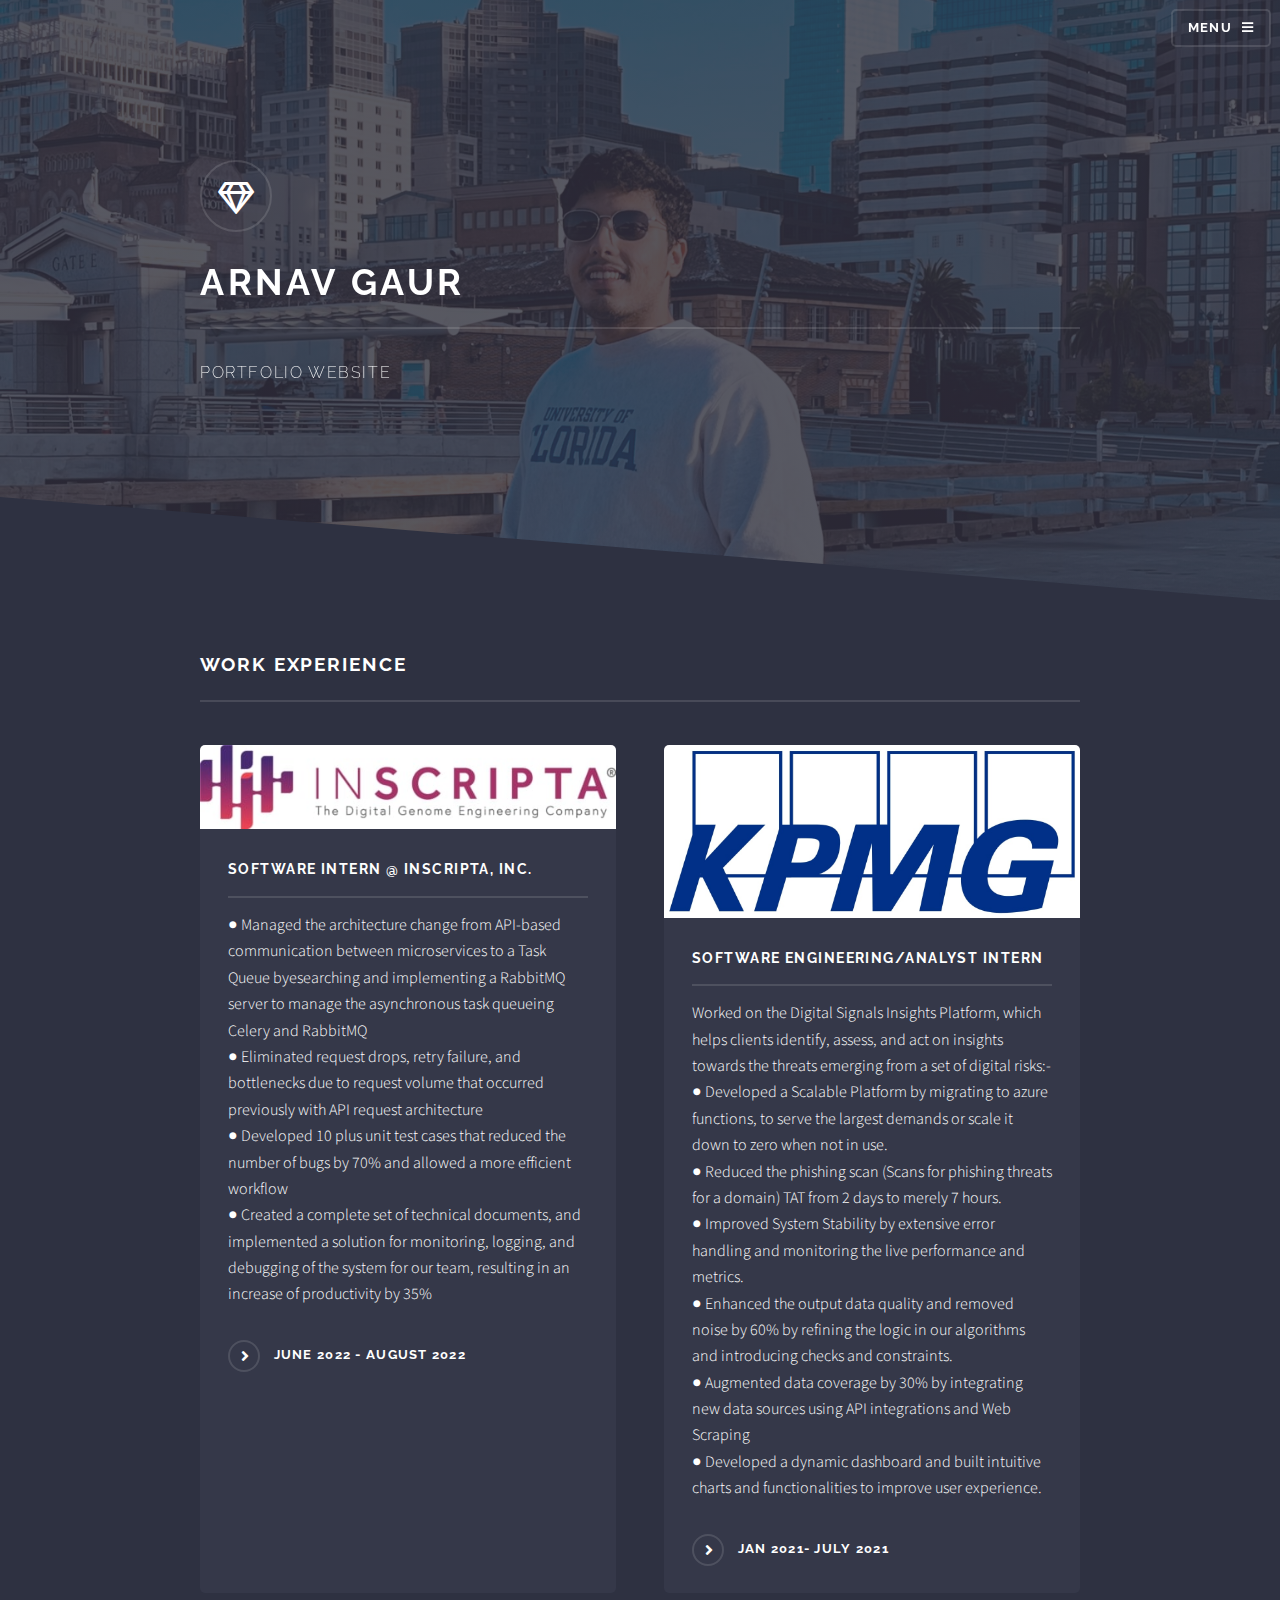
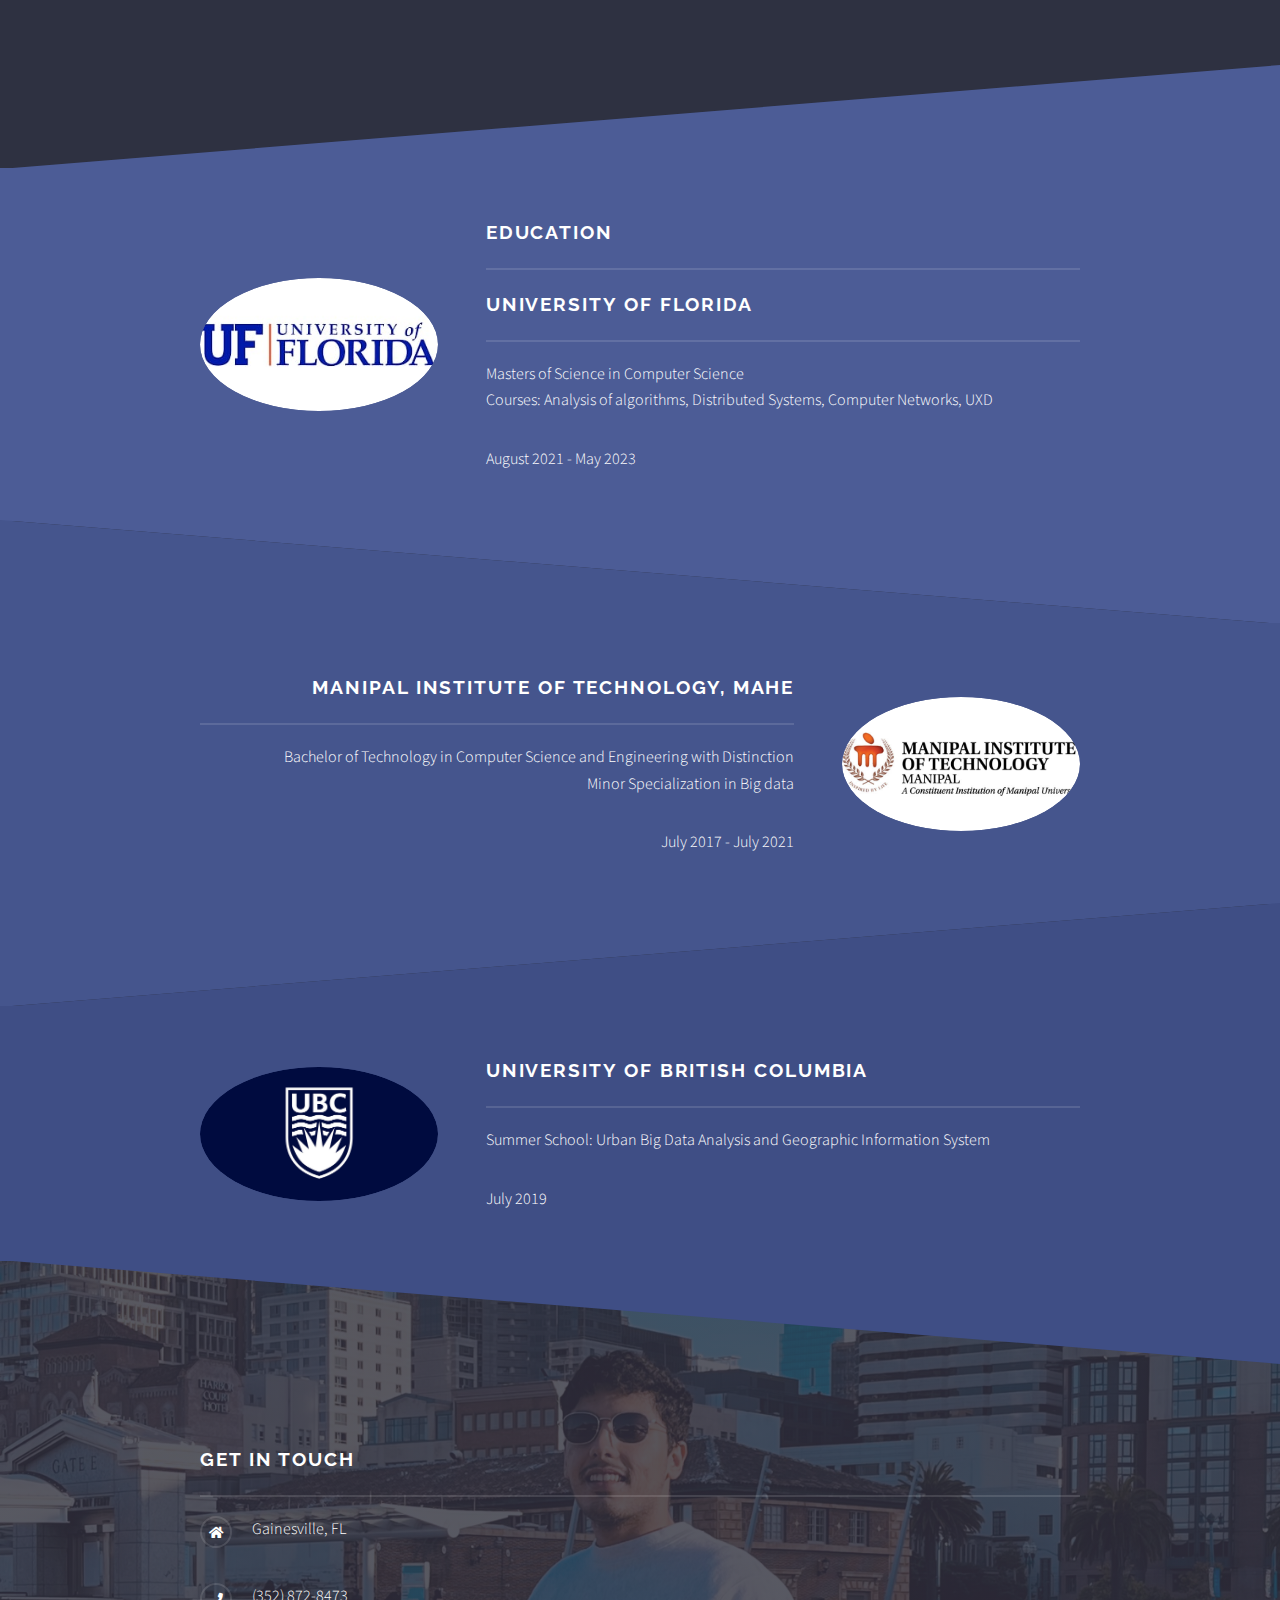
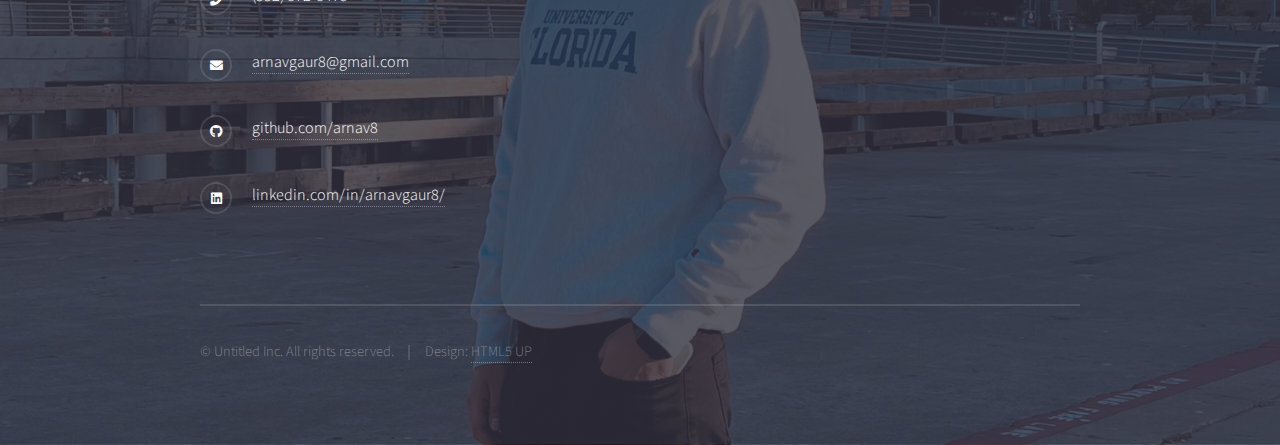
==== index.html @ f368243a "Initial import" ====
<!DOCTYPE HTML>
<!--
	Solid State by HTML5 UP
	html5up.net | @ajlkn
	Free for personal and commercial use under the CCA 3.0 license (html5up.net/license)
-->
<html>
	<head>
		<title>Arnav Gaur</title>
		<meta charset="utf-8" />
		<meta name="viewport" content="width=device-width, initial-scale=1, user-scalable=no" />
		<link rel="stylesheet" href="assets/css/main.css" />
		<noscript><link rel="stylesheet" href="assets/css/noscript.css" /></noscript>
	</head>
	<body class="is-preload">

		<!-- Page Wrapper -->
			<div id="page-wrapper">

				<!-- Header -->
					<header id="header" class="alt">
						<h1><a href="index.html">Portfolio</a></h1>
						<nav>
							<a href="#menu">Menu</a>
						</nav>
					</header>

				<!-- Menu -->
					<nav id="menu">
						<div class="inner">
							<h2>Menu</h2>
							<ul class="links">
								<li><a href="index.html">Home</a></li>
								<li><a href="#footer">Contact</a></li>
								<li><a href="https://drive.google.com/file/d/1lo7aJH19KtJ_3YN2ZUKHqEnwK0rPcJc-/view?usp=sharing" target="_blank">Resume</a></li>
							</ul>
							<a href="#" class="close">Close</a>
						</div>
					</nav>

				<!-- Banner -->
					<section id="banner">
						<div class="inner">
							<div class="logo"><span class="icon fa-gem"></span></div>
							<h2>Arnav Gaur</h2>
							<p>Portfolio Website</p>
						</div>
					</section>

				<!-- Wrapper -->
					<section id="wrapper">

						<!-- Four -->
						<section id="four" class="wrapper alt style1">
							<div class="inner">
								<h2 class="major">Work Experience</h2>
								<section class="features">
									<article>
										<a href="#" class="image"><img src="images/pic04.jpg" alt="" /></a>
										<h3 class="major">Software Intern @ Inscripta, Inc.</h3>
										<p>● Managed the architecture change from API-based communication between microservices to a Task Queue byesearching and implementing a RabbitMQ server to manage the asynchronous task queueing Celery and RabbitMQ
											<br>● Eliminated request drops, retry failure, and bottlenecks due to request volume that occurred previously with API request
											architecture
											<br>● Developed 10 plus unit test cases that reduced the number of bugs by 70% and allowed a more efficient workflow
											<br>● Created a complete set of technical documents, and implemented a solution for monitoring, logging, and debugging of
											the system for our team, resulting in an increase of productivity by 35%</p>
										<a href="https://www.inscripta.com/" target="_blank" class="special">June 2022 - August 2022</a>
									</article>
									<article>
										<a href="#" class="image"><img src="images/pic05.jpg" alt="" /></a>
										<h3 class="major">Software Engineering/Analyst Intern </h3>
										<p>Worked on the Digital Signals Insights Platform, which helps clients identify, assess, and act on insights towards the threats emerging from a set of digital risks:-
											<br>● Developed a Scalable Platform by migrating to azure functions, to serve the largest demands or scale it down to zero
											when not in use.
											<br>● Reduced the phishing scan (Scans for phishing threats for a domain) TAT from 2 days to merely 7 hours.
											<br>● Improved System Stability by extensive error handling and monitoring the live performance and metrics.
											<br>● Enhanced the output data quality and removed noise by 60% by refining the logic in our algorithms and introducing
											checks and constraints.
											<br>● Augmented data coverage by 30% by integrating new data sources using API integrations and Web Scraping
											<br>● Developed a dynamic dashboard and built intuitive charts and functionalities to improve user experience.</p>
										<a href="https://home.kpmg/in/en/home.html" target="_blank" class="special">Jan 2021- July 2021</a>
									</article>
								</section>

							</div>
						</section>
					

						<!-- One -->
							<section id="one" class="wrapper spotlight style1">
								<div class="inner">
									<a href="#" class="image"><img src="images/pic01.jpg" alt="" /></a>
									<div class="content">
										<h2 class="major">Education</h3>
										<h2 class="major">University of Florida</h2>
										<p>Masters of Science in Computer Science<br>
										Courses: Analysis of algorithms, Distributed Systems, Computer Networks, UXD</p>
										<p>August 2021 - May 2023</p>
									</div>
								</div>
							</section>

						<!-- Two -->
							<section id="two" class="wrapper alt spotlight style2">
								<div class="inner">
									<a href="#" class="image"><img src="images/pic02.jpg" alt="" /></a>
									<div class="content">
										<h2 class="major">Manipal Institute of Technology, MAHE</h2>
										<p>Bachelor of Technology in Computer Science and Engineering with Distinction <br>
										Minor Specialization in Big data
										<p>July 2017 - July 2021</p>
									</div>
								</div>
							</section>

						<!-- Three -->
							<section id="three" class="wrapper spotlight style3">
								<div class="inner">
									<a href="#" class="image"><img src="images/pic03.jpg" alt="" /></a>
									<div class="content">
										<h2 class="major">University of British Columbia</h2>
										<p>Summer School: Urban Big Data Analysis and Geographic Information System</p>
										<p>July 2019</p>
									</div>
								</div>
							</section>


					</section>

				<!-- Footer -->
					<section id="footer">
						<div class="inner">
							<h2 class="major">Get in touch</h2>
							<ul class="contact">
								<li class="icon solid fa-home">
									Gainesville, FL<br />
								</li>
								<li class="icon solid fa-phone">(352) 872-8473</li>
								<li class="icon solid fa-envelope"><a href="mailto:arnavgaur8@gmail.com" target="_blank">arnavgaur8@gmail.com</a></li>
								<li class="icon brands fa-github"><a href="https://www.github.com/arnav8" target="_blank">github.com/arnav8</a></li>
								<li class="icon brands fa-linkedin"><a href="https://www.linkedin.com/in/arnavgaur8/" target="_blank">linkedin.com/in/arnavgaur8/</a></li>
							</ul>
							<ul class="copyright">
								<li>&copy; Untitled Inc. All rights reserved.</li><li>Design: <a href="http://html5up.net">HTML5 UP</a></li>
							</ul>
						</div>
					</section>

			</div>

		<!-- Scripts -->
			<script src="assets/js/jquery.min.js"></script>
			<script src="assets/js/jquery.scrollex.min.js"></script>
			<script src="assets/js/browser.min.js"></script>
			<script src="assets/js/breakpoints.min.js"></script>
			<script src="assets/js/util.js"></script>
			<script src="assets/js/main.js"></script>

	</body>
</html>
---- assets/css/main.css ----
@import url(fontawesome-all.min.css);
@import url("https://fonts.googleapis.com/css?family=Raleway:200,700|Source+Sans+Pro:300,600,300italic,600italic");

/*
	Solid State by HTML5 UP
	html5up.net | @ajlkn
	Free for personal and commercial use under the CCA 3.0 license (html5up.net/license)
*/

html, body, div, span, applet, object,
iframe, h1, h2, h3, h4, h5, h6, p, blockquote,
pre, a, abbr, acronym, address, big, cite,
code, del, dfn, em, img, ins, kbd, q, s, samp,
small, strike, strong, sub, sup, tt, var, b,
u, i, center, dl, dt, dd, ol, ul, li, fieldset,
form, label, legend, table, caption, tbody,
tfoot, thead, tr, th, td, article, aside,
canvas, details, embed, figure, figcaption,
footer, header, hgroup, menu, nav, output, ruby,
section, summary, time, mark, audio, video {
	margin: 0;
	padding: 0;
	border: 0;
	font-size: 100%;
	font: inherit;
	vertical-align: baseline;}

article, aside, details, figcaption, figure,
footer, header, hgroup, menu, nav, section {
	display: block;}

body {
	line-height: 1;
}

ol, ul {
	list-style: none;
}

blockquote, q {
	quotes: none;
}

	blockquote:before, blockquote:after, q:before, q:after {
		content: '';
		content: none;
	}

table {
	border-collapse: collapse;
	border-spacing: 0;
}

body {
	-webkit-text-size-adjust: none;
}

mark {
	background-color: transparent;
	color: inherit;
}

input::-moz-focus-inner {
	border: 0;
	padding: 0;
}

input, select, textarea {
	-moz-appearance: none;
	-webkit-appearance: none;
	-ms-appearance: none;
	appearance: none;
}

/* Basic */

	@-ms-viewport {
		width: device-width;
	}

	body {
		-ms-overflow-style: scrollbar;
	}

	@media screen and (max-width: 480px) {

		html, body {
			min-width: 320px;
		}

	}

	html {
		box-sizing: border-box;
	}

	*, *:before, *:after {
		box-sizing: inherit;
	}

	body {
		background-color: #2e3141;
		background-image: linear-gradient(to top, rgba(46, 49, 65, 0.8), rgba(46, 49, 65, 0.8)), url("../../images/bg.jpg");
		background-size: auto,
 cover;
		background-attachment: fixed,
 fixed;
		background-position: center,
 center;
	}

		body.is-preload *, body.is-preload *:before, body.is-preload *:after {
			-moz-animation: none !important;
			-webkit-animation: none !important;
			-ms-animation: none !important;
			animation: none !important;
			-moz-transition: none !important;
			-webkit-transition: none !important;
			-ms-transition: none !important;
			transition: none !important;
		}

/* Type */

	body, input, select, textarea {
		color: #ffffff;
		font-family: "Source Sans Pro", Helvetica, sans-serif;
		font-size: 16.5pt;
		font-weight: 300;
		line-height: 1.65;
	}

		@media screen and (max-width: 1680px) {

			body, input, select, textarea {
				font-size: 13pt;
			}

		}

		@media screen and (max-width: 1280px) {

			body, input, select, textarea {
				font-size: 12pt;
			}

		}

		@media screen and (max-width: 980px) {

			body, input, select, textarea {
				font-size: 12pt;
			}

		}

		@media screen and (max-width: 736px) {

			body, input, select, textarea {
				font-size: 12pt;
			}

		}

		@media screen and (max-width: 480px) {

			body, input, select, textarea {
				font-size: 12pt;
			}

		}

	a {
		-moz-transition: color 0.2s ease-in-out, border-bottom-color 0.2s ease-in-out;
		-webkit-transition: color 0.2s ease-in-out, border-bottom-color 0.2s ease-in-out;
		-ms-transition: color 0.2s ease-in-out, border-bottom-color 0.2s ease-in-out;
		transition: color 0.2s ease-in-out, border-bottom-color 0.2s ease-in-out;
		border-bottom: dotted 1px rgba(255, 255, 255, 0.35);
		color: #ffffff;
		text-decoration: none;
	}

		a:hover {
			border-bottom-color: transparent;
			color: #ffffff !important;
		}

		a.special:not(.button) {
			text-decoration: none;
			border-bottom: 0;
			display: block;
			font-family: Raleway, Helvetica, sans-serif;
			font-size: 0.8em;
			font-weight: 700;
			letter-spacing: 0.1em;
			margin: 0 0 2em 0;
			text-transform: uppercase;
		}

			a.special:not(.button):before {
				-moz-osx-font-smoothing: grayscale;
				-webkit-font-smoothing: antialiased;
				display: inline-block;
				font-style: normal;
				font-variant: normal;
				text-rendering: auto;
				line-height: 1;
				text-transform: none !important;
				font-family: 'Font Awesome 5 Free';
				font-weight: 900;
			}

			a.special:not(.button):before {
				-moz-transition: background-color 0.2s ease-in-out;
				-webkit-transition: background-color 0.2s ease-in-out;
				-ms-transition: background-color 0.2s ease-in-out;
				transition: background-color 0.2s ease-in-out;
				border-radius: 100%;
				border: solid 2px rgba(255, 255, 255, 0.125);
				content: '\f105';
				display: inline-block;
				font-size: 1.25em;
				height: 2em;
				line-height: 1.75em;
				margin-right: 0.85em;
				text-align: center;
				text-indent: 0.15em;
				vertical-align: middle;
				width: 2em;
			}

			a.special:not(.button):hover:before {
				background-color: rgba(255, 255, 255, 0.025);
			}

			a.special:not(.button):active:before {
				background-color: rgba(255, 255, 255, 0.075);
			}

	strong, b {
		color: #ffffff;
		font-weight: 600;
	}

	em, i {
		font-style: italic;
	}

	p {
		margin: 0 0 2em 0;
	}

	h1, h2, h3, h4, h5, h6 {
		color: #ffffff;
		font-family: Raleway, Helvetica, sans-serif;
		font-weight: 700;
		letter-spacing: 0.1em;
		margin: 0 0 1em 0;
		text-transform: uppercase;
	}

		h1 a, h2 a, h3 a, h4 a, h5 a, h6 a {
			color: inherit;
			text-decoration: none;
			border-bottom: 0;
		}

		h1 span, h2 span, h3 span, h4 span, h5 span, h6 span {
			font-weight: 200;
		}

		h1.major, h2.major, h3.major, h4.major, h5.major, h6.major {
			padding-bottom: 1em;
			border-bottom: solid 2px rgba(255, 255, 255, 0.125);
		}

	h2 {
		font-size: 1.2em;
	}

	h3 {
		font-size: 0.9em;
	}

	h4 {
		font-size: 0.7em;
	}

	h5 {
		font-size: 0.7em;
	}

	h6 {
		font-size: 0.7em;
	}

	@media screen and (max-width: 736px) {

		h2 {
			font-size: 1em;
		}

		h3 {
			font-size: 0.8em;
		}

	}

	sub {
		font-size: 0.8em;
		position: relative;
		top: 0.5em;
	}

	sup {
		font-size: 0.8em;
		position: relative;
		top: -0.5em;
	}

	blockquote {
		border-left: solid 4px rgba(255, 255, 255, 0.125);
		font-style: italic;
		margin: 0 0 2em 0;
		padding: 0.5em 0 0.5em 2em;
	}

	code {
		background: rgba(255, 255, 255, 0.025);
		border-radius: 5px;
		border: solid 2px rgba(255, 255, 255, 0.125);
		font-family: "Courier New", monospace;
		font-size: 0.9em;
		margin: 0 0.25em;
		padding: 0.25em 0.65em;
	}

	pre {
		-webkit-overflow-scrolling: touch;
		font-family: "Courier New", monospace;
		font-size: 0.9em;
		margin: 0 0 2em 0;
	}

		pre code {
			display: block;
			line-height: 1.75em;
			padding: 1em 1.5em;
			overflow-x: auto;
		}

	hr {
		border: 0;
		border-bottom: solid 2px rgba(255, 255, 255, 0.125);
		margin: 2.5em 0;
	}

		hr.major {
			margin: 4em 0;
		}

	.align-left {
		text-align: left;
	}

	.align-center {
		text-align: center;
	}

	.align-right {
		text-align: right;
	}

/* Row */

	.row {
		display: flex;
		flex-wrap: wrap;
		box-sizing: border-box;
		align-items: stretch;
	}

		.row > * {
			box-sizing: border-box;
		}

		.row.gtr-uniform > * > :last-child {
			margin-bottom: 0;
		}

		.row.aln-left {
			justify-content: flex-start;
		}

		.row.aln-center {
			justify-content: center;
		}

		.row.aln-right {
			justify-content: flex-end;
		}

		.row.aln-top {
			align-items: flex-start;
		}

		.row.aln-middle {
			align-items: center;
		}

		.row.aln-bottom {
			align-items: flex-end;
		}

		.row > .imp {
			order: -1;
		}

		.row > .col-1 {
			width: 8.33333%;
		}

		.row > .off-1 {
			margin-left: 8.33333%;
		}

		.row > .col-2 {
			width: 16.66667%;
		}

		.row > .off-2 {
			margin-left: 16.66667%;
		}

		.row > .col-3 {
			width: 25%;
		}

		.row > .off-3 {
			margin-left: 25%;
		}

		.row > .col-4 {
			width: 33.33333%;
		}

		.row > .off-4 {
			margin-left: 33.33333%;
		}

		.row > .col-5 {
			width: 41.66667%;
		}

		.row > .off-5 {
			margin-left: 41.66667%;
		}

		.row > .col-6 {
			width: 50%;
		}

		.row > .off-6 {
			margin-left: 50%;
		}

		.row > .col-7 {
			width: 58.33333%;
		}

		.row > .off-7 {
			margin-left: 58.33333%;
		}

		.row > .col-8 {
			width: 66.66667%;
		}

		.row > .off-8 {
			margin-left: 66.66667%;
		}

		.row > .col-9 {
			width: 75%;
		}

		.row > .off-9 {
			margin-left: 75%;
		}

		.row > .col-10 {
			width: 83.33333%;
		}

		.row > .off-10 {
			margin-left: 83.33333%;
		}

		.row > .col-11 {
			width: 91.66667%;
		}

		.row > .off-11 {
			margin-left: 91.66667%;
		}

		.row > .col-12 {
			width: 100%;
		}

		.row > .off-12 {
			margin-left: 100%;
		}

		.row.gtr-0 {
			margin-top: 0;
			margin-left: 0em;
		}

			.row.gtr-0 > * {
				padding: 0 0 0 0em;
			}

			.row.gtr-0.gtr-uniform {
				margin-top: 0em;
			}

				.row.gtr-0.gtr-uniform > * {
					padding-top: 0em;
				}

		.row.gtr-25 {
			margin-top: 0;
			margin-left: -0.4375em;
		}

			.row.gtr-25 > * {
				padding: 0 0 0 0.4375em;
			}

			.row.gtr-25.gtr-uniform {
				margin-top: -0.4375em;
			}

				.row.gtr-25.gtr-uniform > * {
					padding-top: 0.4375em;
				}

		.row.gtr-50 {
			margin-top: 0;
			margin-left: -0.875em;
		}

			.row.gtr-50 > * {
				padding: 0 0 0 0.875em;
			}

			.row.gtr-50.gtr-uniform {
				margin-top: -0.875em;
			}

				.row.gtr-50.gtr-uniform > * {
					padding-top: 0.875em;
				}

		.row {
			margin-top: 0;
			margin-left: -1.75em;
		}

			.row > * {
				padding: 0 0 0 1.75em;
			}

			.row.gtr-uniform {
				margin-top: -1.75em;
			}

				.row.gtr-uniform > * {
					padding-top: 1.75em;
				}

		.row.gtr-150 {
			margin-top: 0;
			margin-left: -2.625em;
		}

			.row.gtr-150 > * {
				padding: 0 0 0 2.625em;
			}

			.row.gtr-150.gtr-uniform {
				margin-top: -2.625em;
			}

				.row.gtr-150.gtr-uniform > * {
					padding-top: 2.625em;
				}

		.row.gtr-200 {
			margin-top: 0;
			margin-left: -3.5em;
		}

			.row.gtr-200 > * {
				padding: 0 0 0 3.5em;
			}

			.row.gtr-200.gtr-uniform {
				margin-top: -3.5em;
			}

				.row.gtr-200.gtr-uniform > * {
					padding-top: 3.5em;
				}

		@media screen and (max-width: 1680px) {

			.row {
				display: flex;
				flex-wrap: wrap;
				box-sizing: border-box;
				align-items: stretch;
			}

				.row > * {
					box-sizing: border-box;
				}

				.row.gtr-uniform > * > :last-child {
					margin-bottom: 0;
				}

				.row.aln-left {
					justify-content: flex-start;
				}

				.row.aln-center {
					justify-content: center;
				}

				.row.aln-right {
					justify-content: flex-end;
				}

				.row.aln-top {
					align-items: flex-start;
				}

				.row.aln-middle {
					align-items: center;
				}

				.row.aln-bottom {
					align-items: flex-end;
				}

				.row > .imp-xlarge {
					order: -1;
				}

				.row > .col-1-xlarge {
					width: 8.33333%;
				}

				.row > .off-1-xlarge {
					margin-left: 8.33333%;
				}

				.row > .col-2-xlarge {
					width: 16.66667%;
				}

				.row > .off-2-xlarge {
					margin-left: 16.66667%;
				}

				.row > .col-3-xlarge {
					width: 25%;
				}

				.row > .off-3-xlarge {
					margin-left: 25%;
				}

				.row > .col-4-xlarge {
					width: 33.33333%;
				}

				.row > .off-4-xlarge {
					margin-left: 33.33333%;
				}

				.row > .col-5-xlarge {
					width: 41.66667%;
				}

				.row > .off-5-xlarge {
					margin-left: 41.66667%;
				}

				.row > .col-6-xlarge {
					width: 50%;
				}

				.row > .off-6-xlarge {
					margin-left: 50%;
				}

				.row > .col-7-xlarge {
					width: 58.33333%;
				}

				.row > .off-7-xlarge {
					margin-left: 58.33333%;
				}

				.row > .col-8-xlarge {
					width: 66.66667%;
				}

				.row > .off-8-xlarge {
					margin-left: 66.66667%;
				}

				.row > .col-9-xlarge {
					width: 75%;
				}

				.row > .off-9-xlarge {
					margin-left: 75%;
				}

				.row > .col-10-xlarge {
					width: 83.33333%;
				}

				.row > .off-10-xlarge {
					margin-left: 83.33333%;
				}

				.row > .col-11-xlarge {
					width: 91.66667%;
				}

				.row > .off-11-xlarge {
					margin-left: 91.66667%;
				}

				.row > .col-12-xlarge {
					width: 100%;
				}

				.row > .off-12-xlarge {
					margin-left: 100%;
				}

				.row.gtr-0 {
					margin-top: 0;
					margin-left: 0em;
				}

					.row.gtr-0 > * {
						padding: 0 0 0 0em;
					}

					.row.gtr-0.gtr-uniform {
						margin-top: 0em;
					}

						.row.gtr-0.gtr-uniform > * {
							padding-top: 0em;
						}

				.row.gtr-25 {
					margin-top: 0;
					margin-left: -0.4375em;
				}

					.row.gtr-25 > * {
						padding: 0 0 0 0.4375em;
					}

					.row.gtr-25.gtr-uniform {
						margin-top: -0.4375em;
					}

						.row.gtr-25.gtr-uniform > * {
							padding-top: 0.4375em;
						}

				.row.gtr-50 {
					margin-top: 0;
					margin-left: -0.875em;
				}

					.row.gtr-50 > * {
						padding: 0 0 0 0.875em;
					}

					.row.gtr-50.gtr-uniform {
						margin-top: -0.875em;
					}

						.row.gtr-50.gtr-uniform > * {
							padding-top: 0.875em;
						}

				.row {
					margin-top: 0;
					margin-left: -1.75em;
				}

					.row > * {
						padding: 0 0 0 1.75em;
					}

					.row.gtr-uniform {
						margin-top: -1.75em;
					}

						.row.gtr-uniform > * {
							padding-top: 1.75em;
						}

				.row.gtr-150 {
					margin-top: 0;
					margin-left: -2.625em;
				}

					.row.gtr-150 > * {
						padding: 0 0 0 2.625em;
					}

					.row.gtr-150.gtr-uniform {
						margin-top: -2.625em;
					}

						.row.gtr-150.gtr-uniform > * {
							padding-top: 2.625em;
						}

				.row.gtr-200 {
					margin-top: 0;
					margin-left: -3.5em;
				}

					.row.gtr-200 > * {
						padding: 0 0 0 3.5em;
					}

					.row.gtr-200.gtr-uniform {
						margin-top: -3.5em;
					}

						.row.gtr-200.gtr-uniform > * {
							padding-top: 3.5em;
						}

		}

		@media screen and (max-width: 1280px) {

			.row {
				display: flex;
				flex-wrap: wrap;
				box-sizing: border-box;
				align-items: stretch;
			}

				.row > * {
					box-sizing: border-box;
				}

				.row.gtr-uniform > * > :last-child {
					margin-bottom: 0;
				}

				.row.aln-left {
					justify-content: flex-start;
				}

				.row.aln-center {
					justify-content: center;
				}

				.row.aln-right {
					justify-content: flex-end;
				}

				.row.aln-top {
					align-items: flex-start;
				}

				.row.aln-middle {
					align-items: center;
				}

				.row.aln-bottom {
					align-items: flex-end;
				}

				.row > .imp-large {
					order: -1;
				}

				.row > .col-1-large {
					width: 8.33333%;
				}

				.row > .off-1-large {
					margin-left: 8.33333%;
				}

				.row > .col-2-large {
					width: 16.66667%;
				}

				.row > .off-2-large {
					margin-left: 16.66667%;
				}

				.row > .col-3-large {
					width: 25%;
				}

				.row > .off-3-large {
					margin-left: 25%;
				}

				.row > .col-4-large {
					width: 33.33333%;
				}

				.row > .off-4-large {
					margin-left: 33.33333%;
				}

				.row > .col-5-large {
					width: 41.66667%;
				}

				.row > .off-5-large {
					margin-left: 41.66667%;
				}

				.row > .col-6-large {
					width: 50%;
				}

				.row > .off-6-large {
					margin-left: 50%;
				}

				.row > .col-7-large {
					width: 58.33333%;
				}

				.row > .off-7-large {
					margin-left: 58.33333%;
				}

				.row > .col-8-large {
					width: 66.66667%;
				}

				.row > .off-8-large {
					margin-left: 66.66667%;
				}

				.row > .col-9-large {
					width: 75%;
				}

				.row > .off-9-large {
					margin-left: 75%;
				}

				.row > .col-10-large {
					width: 83.33333%;
				}

				.row > .off-10-large {
					margin-left: 83.33333%;
				}

				.row > .col-11-large {
					width: 91.66667%;
				}

				.row > .off-11-large {
					margin-left: 91.66667%;
				}

				.row > .col-12-large {
					width: 100%;
				}

				.row > .off-12-large {
					margin-left: 100%;
				}

				.row.gtr-0 {
					margin-top: 0;
					margin-left: 0em;
				}

					.row.gtr-0 > * {
						padding: 0 0 0 0em;
					}

					.row.gtr-0.gtr-uniform {
						margin-top: 0em;
					}

						.row.gtr-0.gtr-uniform > * {
							padding-top: 0em;
						}

				.row.gtr-25 {
					margin-top: 0;
					margin-left: -0.4375em;
				}

					.row.gtr-25 > * {
						padding: 0 0 0 0.4375em;
					}

					.row.gtr-25.gtr-uniform {
						margin-top: -0.4375em;
					}

						.row.gtr-25.gtr-uniform > * {
							padding-top: 0.4375em;
						}

				.row.gtr-50 {
					margin-top: 0;
					margin-left: -0.875em;
				}

					.row.gtr-50 > * {
						padding: 0 0 0 0.875em;
					}

					.row.gtr-50.gtr-uniform {
						margin-top: -0.875em;
					}

						.row.gtr-50.gtr-uniform > * {
							padding-top: 0.875em;
						}

				.row {
					margin-top: 0;
					margin-left: -1.75em;
				}

					.row > * {
						padding: 0 0 0 1.75em;
					}

					.row.gtr-uniform {
						margin-top: -1.75em;
					}

						.row.gtr-uniform > * {
							padding-top: 1.75em;
						}

				.row.gtr-150 {
					margin-top: 0;
					margin-left: -2.625em;
				}

					.row.gtr-150 > * {
						padding: 0 0 0 2.625em;
					}

					.row.gtr-150.gtr-uniform {
						margin-top: -2.625em;
					}

						.row.gtr-150.gtr-uniform > * {
							padding-top: 2.625em;
						}

				.row.gtr-200 {
					margin-top: 0;
					margin-left: -3.5em;
				}

					.row.gtr-200 > * {
						padding: 0 0 0 3.5em;
					}

					.row.gtr-200.gtr-uniform {
						margin-top: -3.5em;
					}

						.row.gtr-200.gtr-uniform > * {
							padding-top: 3.5em;
						}

		}

		@media screen and (max-width: 980px) {

			.row {
				display: flex;
				flex-wrap: wrap;
				box-sizing: border-box;
				align-items: stretch;
			}

				.row > * {
					box-sizing: border-box;
				}

				.row.gtr-uniform > * > :last-child {
					margin-bottom: 0;
				}

				.row.aln-left {
					justify-content: flex-start;
				}

				.row.aln-center {
					justify-content: center;
				}

				.row.aln-right {
					justify-content: flex-end;
				}

				.row.aln-top {
					align-items: flex-start;
				}

				.row.aln-middle {
					align-items: center;
				}

				.row.aln-bottom {
					align-items: flex-end;
				}

				.row > .imp-medium {
					order: -1;
				}

				.row > .col-1-medium {
					width: 8.33333%;
				}

				.row > .off-1-medium {
					margin-left: 8.33333%;
				}

				.row > .col-2-medium {
					width: 16.66667%;
				}

				.row > .off-2-medium {
					margin-left: 16.66667%;
				}

				.row > .col-3-medium {
					width: 25%;
				}

				.row > .off-3-medium {
					margin-left: 25%;
				}

				.row > .col-4-medium {
					width: 33.33333%;
				}

				.row > .off-4-medium {
					margin-left: 33.33333%;
				}

				.row > .col-5-medium {
					width: 41.66667%;
				}

				.row > .off-5-medium {
					margin-left: 41.66667%;
				}

				.row > .col-6-medium {
					width: 50%;
				}

				.row > .off-6-medium {
					margin-left: 50%;
				}

				.row > .col-7-medium {
					width: 58.33333%;
				}

				.row > .off-7-medium {
					margin-left: 58.33333%;
				}

				.row > .col-8-medium {
					width: 66.66667%;
				}

				.row > .off-8-medium {
					margin-left: 66.66667%;
				}

				.row > .col-9-medium {
					width: 75%;
				}

				.row > .off-9-medium {
					margin-left: 75%;
				}

				.row > .col-10-medium {
					width: 83.33333%;
				}

				.row > .off-10-medium {
					margin-left: 83.33333%;
				}

				.row > .col-11-medium {
					width: 91.66667%;
				}

				.row > .off-11-medium {
					margin-left: 91.66667%;
				}

				.row > .col-12-medium {
					width: 100%;
				}

				.row > .off-12-medium {
					margin-left: 100%;
				}

				.row.gtr-0 {
					margin-top: 0;
					margin-left: 0em;
				}

					.row.gtr-0 > * {
						padding: 0 0 0 0em;
					}

					.row.gtr-0.gtr-uniform {
						margin-top: 0em;
					}

						.row.gtr-0.gtr-uniform > * {
							padding-top: 0em;
						}

				.row.gtr-25 {
					margin-top: 0;
					margin-left: -0.4375em;
				}

					.row.gtr-25 > * {
						padding: 0 0 0 0.4375em;
					}

					.row.gtr-25.gtr-uniform {
						margin-top: -0.4375em;
					}

						.row.gtr-25.gtr-uniform > * {
							padding-top: 0.4375em;
						}

				.row.gtr-50 {
					margin-top: 0;
					margin-left: -0.875em;
				}

					.row.gtr-50 > * {
						padding: 0 0 0 0.875em;
					}

					.row.gtr-50.gtr-uniform {
						margin-top: -0.875em;
					}

						.row.gtr-50.gtr-uniform > * {
							padding-top: 0.875em;
						}

				.row {
					margin-top: 0;
					margin-left: -1.75em;
				}

					.row > * {
						padding: 0 0 0 1.75em;
					}

					.row.gtr-uniform {
						margin-top: -1.75em;
					}

						.row.gtr-uniform > * {
							padding-top: 1.75em;
						}

				.row.gtr-150 {
					margin-top: 0;
					margin-left: -2.625em;
				}

					.row.gtr-150 > * {
						padding: 0 0 0 2.625em;
					}

					.row.gtr-150.gtr-uniform {
						margin-top: -2.625em;
					}

						.row.gtr-150.gtr-uniform > * {
							padding-top: 2.625em;
						}

				.row.gtr-200 {
					margin-top: 0;
					margin-left: -3.5em;
				}

					.row.gtr-200 > * {
						padding: 0 0 0 3.5em;
					}

					.row.gtr-200.gtr-uniform {
						margin-top: -3.5em;
					}

						.row.gtr-200.gtr-uniform > * {
							padding-top: 3.5em;
						}

		}

		@media screen and (max-width: 736px) {

			.row {
				display: flex;
				flex-wrap: wrap;
				box-sizing: border-box;
				align-items: stretch;
			}

				.row > * {
					box-sizing: border-box;
				}

				.row.gtr-uniform > * > :last-child {
					margin-bottom: 0;
				}

				.row.aln-left {
					justify-content: flex-start;
				}

				.row.aln-center {
					justify-content: center;
				}

				.row.aln-right {
					justify-content: flex-end;
				}

				.row.aln-top {
					align-items: flex-start;
				}

				.row.aln-middle {
					align-items: center;
				}

				.row.aln-bottom {
					align-items: flex-end;
				}

				.row > .imp-small {
					order: -1;
				}

				.row > .col-1-small {
					width: 8.33333%;
				}

				.row > .off-1-small {
					margin-left: 8.33333%;
				}

				.row > .col-2-small {
					width: 16.66667%;
				}

				.row > .off-2-small {
					margin-left: 16.66667%;
				}

				.row > .col-3-small {
					width: 25%;
				}

				.row > .off-3-small {
					margin-left: 25%;
				}

				.row > .col-4-small {
					width: 33.33333%;
				}

				.row > .off-4-small {
					margin-left: 33.33333%;
				}

				.row > .col-5-small {
					width: 41.66667%;
				}

				.row > .off-5-small {
					margin-left: 41.66667%;
				}

				.row > .col-6-small {
					width: 50%;
				}

				.row > .off-6-small {
					margin-left: 50%;
				}

				.row > .col-7-small {
					width: 58.33333%;
				}

				.row > .off-7-small {
					margin-left: 58.33333%;
				}

				.row > .col-8-small {
					width: 66.66667%;
				}

				.row > .off-8-small {
					margin-left: 66.66667%;
				}

				.row > .col-9-small {
					width: 75%;
				}

				.row > .off-9-small {
					margin-left: 75%;
				}

				.row > .col-10-small {
					width: 83.33333%;
				}

				.row > .off-10-small {
					margin-left: 83.33333%;
				}

				.row > .col-11-small {
					width: 91.66667%;
				}

				.row > .off-11-small {
					margin-left: 91.66667%;
				}

				.row > .col-12-small {
					width: 100%;
				}

				.row > .off-12-small {
					margin-left: 100%;
				}

				.row.gtr-0 {
					margin-top: 0;
					margin-left: 0em;
				}

					.row.gtr-0 > * {
						padding: 0 0 0 0em;
					}

					.row.gtr-0.gtr-uniform {
						margin-top: 0em;
					}

						.row.gtr-0.gtr-uniform > * {
							padding-top: 0em;
						}

				.row.gtr-25 {
					margin-top: 0;
					margin-left: -0.3125em;
				}

					.row.gtr-25 > * {
						padding: 0 0 0 0.3125em;
					}

					.row.gtr-25.gtr-uniform {
						margin-top: -0.3125em;
					}

						.row.gtr-25.gtr-uniform > * {
							padding-top: 0.3125em;
						}

				.row.gtr-50 {
					margin-top: 0;
					margin-left: -0.625em;
				}

					.row.gtr-50 > * {
						padding: 0 0 0 0.625em;
					}

					.row.gtr-50.gtr-uniform {
						margin-top: -0.625em;
					}

						.row.gtr-50.gtr-uniform > * {
							padding-top: 0.625em;
						}

				.row {
					margin-top: 0;
					margin-left: -1.25em;
				}

					.row > * {
						padding: 0 0 0 1.25em;
					}

					.row.gtr-uniform {
						margin-top: -1.25em;
					}

						.row.gtr-uniform > * {
							padding-top: 1.25em;
						}

				.row.gtr-150 {
					margin-top: 0;
					margin-left: -1.875em;
				}

					.row.gtr-150 > * {
						padding: 0 0 0 1.875em;
					}

					.row.gtr-150.gtr-uniform {
						margin-top: -1.875em;
					}

						.row.gtr-150.gtr-uniform > * {
							padding-top: 1.875em;
						}

				.row.gtr-200 {
					margin-top: 0;
					margin-left: -2.5em;
				}

					.row.gtr-200 > * {
						padding: 0 0 0 2.5em;
					}

					.row.gtr-200.gtr-uniform {
						margin-top: -2.5em;
					}

						.row.gtr-200.gtr-uniform > * {
							padding-top: 2.5em;
						}

		}

		@media screen and (max-width: 480px) {

			.row {
				display: flex;
				flex-wrap: wrap;
				box-sizing: border-box;
				align-items: stretch;
			}

				.row > * {
					box-sizing: border-box;
				}

				.row.gtr-uniform > * > :last-child {
					margin-bottom: 0;
				}

				.row.aln-left {
					justify-content: flex-start;
				}

				.row.aln-center {
					justify-content: center;
				}

				.row.aln-right {
					justify-content: flex-end;
				}

				.row.aln-top {
					align-items: flex-start;
				}

				.row.aln-middle {
					align-items: center;
				}

				.row.aln-bottom {
					align-items: flex-end;
				}

				.row > .imp-xsmall {
					order: -1;
				}

				.row > .col-1-xsmall {
					width: 8.33333%;
				}

				.row > .off-1-xsmall {
					margin-left: 8.33333%;
				}

				.row > .col-2-xsmall {
					width: 16.66667%;
				}

				.row > .off-2-xsmall {
					margin-left: 16.66667%;
				}

				.row > .col-3-xsmall {
					width: 25%;
				}

				.row > .off-3-xsmall {
					margin-left: 25%;
				}

				.row > .col-4-xsmall {
					width: 33.33333%;
				}

				.row > .off-4-xsmall {
					margin-left: 33.33333%;
				}

				.row > .col-5-xsmall {
					width: 41.66667%;
				}

				.row > .off-5-xsmall {
					margin-left: 41.66667%;
				}

				.row > .col-6-xsmall {
					width: 50%;
				}

				.row > .off-6-xsmall {
					margin-left: 50%;
				}

				.row > .col-7-xsmall {
					width: 58.33333%;
				}

				.row > .off-7-xsmall {
					margin-left: 58.33333%;
				}

				.row > .col-8-xsmall {
					width: 66.66667%;
				}

				.row > .off-8-xsmall {
					margin-left: 66.66667%;
				}

				.row > .col-9-xsmall {
					width: 75%;
				}

				.row > .off-9-xsmall {
					margin-left: 75%;
				}

				.row > .col-10-xsmall {
					width: 83.33333%;
				}

				.row > .off-10-xsmall {
					margin-left: 83.33333%;
				}

				.row > .col-11-xsmall {
					width: 91.66667%;
				}

				.row > .off-11-xsmall {
					margin-left: 91.66667%;
				}

				.row > .col-12-xsmall {
					width: 100%;
				}

				.row > .off-12-xsmall {
					margin-left: 100%;
				}

				.row.gtr-0 {
					margin-top: 0;
					margin-left: 0em;
				}

					.row.gtr-0 > * {
						padding: 0 0 0 0em;
					}

					.row.gtr-0.gtr-uniform {
						margin-top: 0em;
					}

						.row.gtr-0.gtr-uniform > * {
							padding-top: 0em;
						}

				.row.gtr-25 {
					margin-top: 0;
					margin-left: -0.3125em;
				}

					.row.gtr-25 > * {
						padding: 0 0 0 0.3125em;
					}

					.row.gtr-25.gtr-uniform {
						margin-top: -0.3125em;
					}

						.row.gtr-25.gtr-uniform > * {
							padding-top: 0.3125em;
						}

				.row.gtr-50 {
					margin-top: 0;
					margin-left: -0.625em;
				}

					.row.gtr-50 > * {
						padding: 0 0 0 0.625em;
					}

					.row.gtr-50.gtr-uniform {
						margin-top: -0.625em;
					}

						.row.gtr-50.gtr-uniform > * {
							padding-top: 0.625em;
						}

				.row {
					margin-top: 0;
					margin-left: -1.25em;
				}

					.row > * {
						padding: 0 0 0 1.25em;
					}

					.row.gtr-uniform {
						margin-top: -1.25em;
					}

						.row.gtr-uniform > * {
							padding-top: 1.25em;
						}

				.row.gtr-150 {
					margin-top: 0;
					margin-left: -1.875em;
				}

					.row.gtr-150 > * {
						padding: 0 0 0 1.875em;
					}

					.row.gtr-150.gtr-uniform {
						margin-top: -1.875em;
					}

						.row.gtr-150.gtr-uniform > * {
							padding-top: 1.875em;
						}

				.row.gtr-200 {
					margin-top: 0;
					margin-left: -2.5em;
				}

					.row.gtr-200 > * {
						padding: 0 0 0 2.5em;
					}

					.row.gtr-200.gtr-uniform {
						margin-top: -2.5em;
					}

						.row.gtr-200.gtr-uniform > * {
							padding-top: 2.5em;
						}

		}

		@media screen and (max-width: 360px) {

			.row {
				display: flex;
				flex-wrap: wrap;
				box-sizing: border-box;
				align-items: stretch;
			}

				.row > * {
					box-sizing: border-box;
				}

				.row.gtr-uniform > * > :last-child {
					margin-bottom: 0;
				}

				.row.aln-left {
					justify-content: flex-start;
				}

				.row.aln-center {
					justify-content: center;
				}

				.row.aln-right {
					justify-content: flex-end;
				}

				.row.aln-top {
					align-items: flex-start;
				}

				.row.aln-middle {
					align-items: center;
				}

				.row.aln-bottom {
					align-items: flex-end;
				}

				.row > .imp-xxsmall {
					order: -1;
				}

				.row > .col-1-xxsmall {
					width: 8.33333%;
				}

				.row > .off-1-xxsmall {
					margin-left: 8.33333%;
				}

				.row > .col-2-xxsmall {
					width: 16.66667%;
				}

				.row > .off-2-xxsmall {
					margin-left: 16.66667%;
				}

				.row > .col-3-xxsmall {
					width: 25%;
				}

				.row > .off-3-xxsmall {
					margin-left: 25%;
				}

				.row > .col-4-xxsmall {
					width: 33.33333%;
				}

				.row > .off-4-xxsmall {
					margin-left: 33.33333%;
				}

				.row > .col-5-xxsmall {
					width: 41.66667%;
				}

				.row > .off-5-xxsmall {
					margin-left: 41.66667%;
				}

				.row > .col-6-xxsmall {
					width: 50%;
				}

				.row > .off-6-xxsmall {
					margin-left: 50%;
				}

				.row > .col-7-xxsmall {
					width: 58.33333%;
				}

				.row > .off-7-xxsmall {
					margin-left: 58.33333%;
				}

				.row > .col-8-xxsmall {
					width: 66.66667%;
				}

				.row > .off-8-xxsmall {
					margin-left: 66.66667%;
				}

				.row > .col-9-xxsmall {
					width: 75%;
				}

				.row > .off-9-xxsmall {
					margin-left: 75%;
				}

				.row > .col-10-xxsmall {
					width: 83.33333%;
				}

				.row > .off-10-xxsmall {
					margin-left: 83.33333%;
				}

				.row > .col-11-xxsmall {
					width: 91.66667%;
				}

				.row > .off-11-xxsmall {
					margin-left: 91.66667%;
				}

				.row > .col-12-xxsmall {
					width: 100%;
				}

				.row > .off-12-xxsmall {
					margin-left: 100%;
				}

				.row.gtr-0 {
					margin-top: 0;
					margin-left: 0em;
				}

					.row.gtr-0 > * {
						padding: 0 0 0 0em;
					}

					.row.gtr-0.gtr-uniform {
						margin-top: 0em;
					}

						.row.gtr-0.gtr-uniform > * {
							padding-top: 0em;
						}

				.row.gtr-25 {
					margin-top: 0;
					margin-left: -0.3125em;
				}

					.row.gtr-25 > * {
						padding: 0 0 0 0.3125em;
					}

					.row.gtr-25.gtr-uniform {
						margin-top: -0.3125em;
					}

						.row.gtr-25.gtr-uniform > * {
							padding-top: 0.3125em;
						}

				.row.gtr-50 {
					margin-top: 0;
					margin-left: -0.625em;
				}

					.row.gtr-50 > * {
						padding: 0 0 0 0.625em;
					}

					.row.gtr-50.gtr-uniform {
						margin-top: -0.625em;
					}

						.row.gtr-50.gtr-uniform > * {
							padding-top: 0.625em;
						}

				.row {
					margin-top: 0;
					margin-left: -1.25em;
				}

					.row > * {
						padding: 0 0 0 1.25em;
					}

					.row.gtr-uniform {
						margin-top: -1.25em;
					}

						.row.gtr-uniform > * {
							padding-top: 1.25em;
						}

				.row.gtr-150 {
					margin-top: 0;
					margin-left: -1.875em;
				}

					.row.gtr-150 > * {
						padding: 0 0 0 1.875em;
					}

					.row.gtr-150.gtr-uniform {
						margin-top: -1.875em;
					}

						.row.gtr-150.gtr-uniform > * {
							padding-top: 1.875em;
						}

				.row.gtr-200 {
					margin-top: 0;
					margin-left: -2.5em;
				}

					.row.gtr-200 > * {
						padding: 0 0 0 2.5em;
					}

					.row.gtr-200.gtr-uniform {
						margin-top: -2.5em;
					}

						.row.gtr-200.gtr-uniform > * {
							padding-top: 2.5em;
						}

		}

/* Section/Article */

	section.special, article.special {
		text-align: center;
	}

/* Form */

	form {
		margin: 0 0 2em 0;
	}

		form > :last-child {
			margin-bottom: 0;
		}

		form > .fields {
			display: -moz-flex;
			display: -webkit-flex;
			display: -ms-flex;
			display: flex;
			-moz-flex-wrap: wrap;
			-webkit-flex-wrap: wrap;
			-ms-flex-wrap: wrap;
			flex-wrap: wrap;
			width: calc(100% + 3em);
			margin: -1.5em 0 2em -1.5em;
		}

			form > .fields > .field {
				-moz-flex-grow: 0;
				-webkit-flex-grow: 0;
				-ms-flex-grow: 0;
				flex-grow: 0;
				-moz-flex-shrink: 0;
				-webkit-flex-shrink: 0;
				-ms-flex-shrink: 0;
				flex-shrink: 0;
				padding: 1.5em 0 0 1.5em;
				width: calc(100% - 1.5em);
			}

				form > .fields > .field.half {
					width: calc(50% - 0.75em);
				}

				form > .fields > .field.third {
					width: calc(100%/3 - 0.5em);
				}

				form > .fields > .field.quarter {
					width: calc(25% - 0.375em);
				}

		@media screen and (max-width: 480px) {

			form > .fields {
				width: calc(100% + 3em);
				margin: -1.5em 0 2em -1.5em;
			}

				form > .fields > .field {
					padding: 1.5em 0 0 1.5em;
					width: calc(100% - 1.5em);
				}

					form > .fields > .field.half {
						width: calc(100% - 1.5em);
					}

					form > .fields > .field.third {
						width: calc(100% - 1.5em);
					}

					form > .fields > .field.quarter {
						width: calc(100% - 1.5em);
					}

		}

	label {
		color: #ffffff;
		display: block;
		font-family: Raleway, Helvetica, sans-serif;
		font-size: 0.8em;
		font-weight: 700;
		letter-spacing: 0.1em;
		margin: 0 0 0.7em 0;
		text-transform: uppercase;
	}

	input[type="text"],
	input[type="password"],
	input[type="email"],
	input[type="tel"],
	select,
	textarea {
		-moz-appearance: none;
		-webkit-appearance: none;
		-ms-appearance: none;
		appearance: none;
		background: rgba(255, 255, 255, 0.025);
		border-radius: 5px;
		border: none;
		border: solid 2px rgba(255, 255, 255, 0.125);
		color: inherit;
		display: block;
		outline: 0;
		padding: 0 1em;
		text-decoration: none;
		width: 100%;
	}

		input[type="text"]:invalid,
		input[type="password"]:invalid,
		input[type="email"]:invalid,
		input[type="tel"]:invalid,
		select:invalid,
		textarea:invalid {
			box-shadow: none;
		}

		input[type="text"]:focus,
		input[type="password"]:focus,
		input[type="email"]:focus,
		input[type="tel"]:focus,
		select:focus,
		textarea:focus {
			border-color: #5b6ba6;
		}

	select {
		background-image: url("data:image/svg+xml;charset=utf8,%3Csvg xmlns='http://www.w3.org/2000/svg' width='40' height='40' preserveAspectRatio='none' viewBox='0 0 40 40'%3E%3Cpath d='M9.4,12.3l10.4,10.4l10.4-10.4c0.2-0.2,0.5-0.4,0.9-0.4c0.3,0,0.6,0.1,0.9,0.4l3.3,3.3c0.2,0.2,0.4,0.5,0.4,0.9 c0,0.4-0.1,0.6-0.4,0.9L20.7,31.9c-0.2,0.2-0.5,0.4-0.9,0.4c-0.3,0-0.6-0.1-0.9-0.4L4.3,17.3c-0.2-0.2-0.4-0.5-0.4-0.9 c0-0.4,0.1-0.6,0.4-0.9l3.3-3.3c0.2-0.2,0.5-0.4,0.9-0.4S9.1,12.1,9.4,12.3z' fill='rgba(255, 255, 255, 0.125)' /%3E%3C/svg%3E");
		background-size: 1.25rem;
		background-repeat: no-repeat;
		background-position: calc(100% - 1rem) center;
		height: 2.75em;
		padding-right: 2.75em;
		text-overflow: ellipsis;
	}

		select option {
			color: #ffffff;
			background: #2e3141;
		}

		select:focus::-ms-value {
			background-color: transparent;
		}

		select::-ms-expand {
			display: none;
		}

	input[type="text"],
	input[type="password"],
	input[type="email"],
	select {
		height: 2.75em;
	}

	textarea {
		padding: 0.75em 1em;
	}

	input[type="checkbox"],
	input[type="radio"] {
		-moz-appearance: none;
		-webkit-appearance: none;
		-ms-appearance: none;
		appearance: none;
		display: block;
		float: left;
		margin-right: -2em;
		opacity: 0;
		width: 1em;
		z-index: -1;
	}

		input[type="checkbox"] + label,
		input[type="radio"] + label {
			text-decoration: none;
			color: #ffffff;
			cursor: pointer;
			display: inline-block;
			font-size: 1em;
			font-family: "Source Sans Pro", Helvetica, sans-serif;
			text-transform: none;
			letter-spacing: 0;
			font-weight: 300;
			padding-left: 2.4em;
			padding-right: 0.75em;
			position: relative;
		}

			input[type="checkbox"] + label:before,
			input[type="radio"] + label:before {
				-moz-osx-font-smoothing: grayscale;
				-webkit-font-smoothing: antialiased;
				display: inline-block;
				font-style: normal;
				font-variant: normal;
				text-rendering: auto;
				line-height: 1;
				text-transform: none !important;
				font-family: 'Font Awesome 5 Free';
				font-weight: 900;
			}

			input[type="checkbox"] + label:before,
			input[type="radio"] + label:before {
				background: rgba(255, 255, 255, 0.025);
				border-radius: 5px;
				border: solid 2px rgba(255, 255, 255, 0.125);
				content: '';
				display: inline-block;
				font-size: 0.8em;
				height: 2.0625em;
				left: 0;
				line-height: 2.0625em;
				position: absolute;
				text-align: center;
				top: 0;
				width: 2.0625em;
			}

		input[type="checkbox"]:checked + label:before,
		input[type="radio"]:checked + label:before {
			background: #ffffff;
			border-color: #ffffff;
			content: '\f00c';
			color: #2e3141;
		}

		input[type="checkbox"]:focus + label:before,
		input[type="radio"]:focus + label:before {
			border-color: #4c5c96;
		}

	input[type="checkbox"] + label:before {
		border-radius: 5px;
	}

	input[type="radio"] + label:before {
		border-radius: 100%;
	}

	::-webkit-input-placeholder {
		color: rgba(255, 255, 255, 0.35) !important;
		opacity: 1.0;
	}

	:-moz-placeholder {
		color: rgba(255, 255, 255, 0.35) !important;
		opacity: 1.0;
	}

	::-moz-placeholder {
		color: rgba(255, 255, 255, 0.35) !important;
		opacity: 1.0;
	}

	:-ms-input-placeholder {
		color: rgba(255, 255, 255, 0.35) !important;
		opacity: 1.0;
	}

/* Box */

	.box {
		border-radius: 5px;
		border: solid 2px rgba(255, 255, 255, 0.125);
		margin-bottom: 2em;
		padding: 1.5em;
	}

		.box > :last-child,
		.box > :last-child > :last-child,
		.box > :last-child > :last-child > :last-child {
			margin-bottom: 0;
		}

		.box.alt {
			border: 0;
			border-radius: 0;
			padding: 0;
		}

/* Icon */

	.icon {
		text-decoration: none;
		border-bottom: none;
		position: relative;
	}

		.icon:before {
			-moz-osx-font-smoothing: grayscale;
			-webkit-font-smoothing: antialiased;
			display: inline-block;
			font-style: normal;
			font-variant: normal;
			text-rendering: auto;
			line-height: 1;
			text-transform: none !important;
			font-family: 'Font Awesome 5 Free';
			font-weight: 400;
		}

		.icon > .label {
			display: none;
		}

		.icon:before {
			line-height: inherit;
		}

		.icon.solid:before {
			font-weight: 900;
		}

		.icon.brands:before {
			font-family: 'Font Awesome 5 Brands';
		}

/* Image */

	.image {
		border-radius: 5px;
		border: 0;
		display: inline-block;
		position: relative;
	}

		.image img {
			border-radius: 5px;
			display: block;
		}

		.image.left, .image.right {
			max-width: 40%;
		}

			.image.left img, .image.right img {
				width: 100%;
			}

		.image.left {
			float: left;
			padding: 0 1.5em 1em 0;
			top: 0.25em;
		}

		.image.right {
			float: right;
			padding: 0 0 1em 1.5em;
			top: 0.25em;
		}

		.image.fit {
			display: block;
			margin: 0 0 2em 0;
			width: 100%;
		}

			.image.fit img {
				width: 100%;
			}

		.image.main {
			display: block;
			margin: 0 0 3em 0;
			width: 100%;
		}

			.image.main img {
				width: 100%;
			}

/* List */

	ol {
		list-style: decimal;
		margin: 0 0 2em 0;
		padding-left: 1.25em;
	}

		ol li {
			padding-left: 0.25em;
		}

	ul {
		list-style: disc;
		margin: 0 0 2em 0;
		padding-left: 1em;
	}

		ul li {
			padding-left: 0.5em;
		}

		ul.alt {
			list-style: none;
			padding-left: 0;
		}

			ul.alt li {
				border-top: solid 1px rgba(255, 255, 255, 0.125);
				padding: 0.5em 0;
			}

				ul.alt li:first-child {
					border-top: 0;
					padding-top: 0;
				}

	dl {
		margin: 0 0 2em 0;
	}

		dl dt {
			display: block;
			font-weight: 600;
			margin: 0 0 1em 0;
		}

		dl dd {
			margin-left: 2em;
		}

/* Actions */

	ul.actions {
		display: -moz-flex;
		display: -webkit-flex;
		display: -ms-flex;
		display: flex;
		cursor: default;
		list-style: none;
		margin-left: -1em;
		padding-left: 0;
	}

		ul.actions li {
			padding: 0 0 0 1em;
			vertical-align: middle;
		}

		ul.actions.special {
			-moz-justify-content: center;
			-webkit-justify-content: center;
			-ms-justify-content: center;
			justify-content: center;
			width: 100%;
			margin-left: 0;
		}

			ul.actions.special li:first-child {
				padding-left: 0;
			}

		ul.actions.stacked {
			-moz-flex-direction: column;
			-webkit-flex-direction: column;
			-ms-flex-direction: column;
			flex-direction: column;
			margin-left: 0;
		}

			ul.actions.stacked li {
				padding: 1.3em 0 0 0;
			}

				ul.actions.stacked li:first-child {
					padding-top: 0;
				}

		ul.actions.fit {
			width: calc(100% + 1em);
		}

			ul.actions.fit li {
				-moz-flex-grow: 1;
				-webkit-flex-grow: 1;
				-ms-flex-grow: 1;
				flex-grow: 1;
				-moz-flex-shrink: 1;
				-webkit-flex-shrink: 1;
				-ms-flex-shrink: 1;
				flex-shrink: 1;
				width: 100%;
			}

				ul.actions.fit li > * {
					width: 100%;
				}

			ul.actions.fit.stacked {
				width: 100%;
			}

		@media screen and (max-width: 480px) {

			ul.actions:not(.fixed) {
				-moz-flex-direction: column;
				-webkit-flex-direction: column;
				-ms-flex-direction: column;
				flex-direction: column;
				margin-left: 0;
				width: 100% !important;
			}

				ul.actions:not(.fixed) li {
					-moz-flex-grow: 1;
					-webkit-flex-grow: 1;
					-ms-flex-grow: 1;
					flex-grow: 1;
					-moz-flex-shrink: 1;
					-webkit-flex-shrink: 1;
					-ms-flex-shrink: 1;
					flex-shrink: 1;
					padding: 1em 0 0 0;
					text-align: center;
					width: 100%;
				}

					ul.actions:not(.fixed) li > * {
						width: 100%;
					}

					ul.actions:not(.fixed) li:first-child {
						padding-top: 0;
					}

					ul.actions:not(.fixed) li input[type="submit"],
					ul.actions:not(.fixed) li input[type="reset"],
					ul.actions:not(.fixed) li input[type="button"],
					ul.actions:not(.fixed) li button,
					ul.actions:not(.fixed) li .button {
						width: 100%;
					}

						ul.actions:not(.fixed) li input[type="submit"].icon:before,
						ul.actions:not(.fixed) li input[type="reset"].icon:before,
						ul.actions:not(.fixed) li input[type="button"].icon:before,
						ul.actions:not(.fixed) li button.icon:before,
						ul.actions:not(.fixed) li .button.icon:before {
							margin-left: -0.5rem;
						}

		}

/* Icons */

	ul.icons {
		cursor: default;
		list-style: none;
		padding-left: 0;
	}

		ul.icons li {
			display: inline-block;
			padding: 0 1em 0 0;
		}

			ul.icons li:last-child {
				padding-right: 0;
			}

			ul.icons li .icon:before {
				font-size: 1.25em;
			}

/* Contact */

	ul.contact {
		list-style: none;
		padding: 0;
	}

		ul.contact li {
			text-decoration: none;
			margin: 2.5em 0 0 0;
			padding: 0 0 0 3.25em;
			position: relative;
		}

			ul.contact li:before {
				-moz-osx-font-smoothing: grayscale;
				-webkit-font-smoothing: antialiased;
				display: inline-block;
				font-style: normal;
				font-variant: normal;
				text-rendering: auto;
				line-height: 1;
				text-transform: none !important;
				font-family: 'Font Awesome 5 Free';
				font-weight: 400;
			}

			ul.contact li:before {
				border-radius: 100%;
				border: solid 2px rgba(255, 255, 255, 0.125);
				display: inline-block;
				font-size: 0.8em;
				height: 2.5em;
				left: 0;
				line-height: 2.35em;
				position: absolute;
				text-align: center;
				top: 0;
				width: 2.5em;
			}

			ul.contact li:first-child {
				margin-top: 0;
			}

		@media screen and (max-width: 736px) {

			ul.contact li {
				margin: 1.5em 0 0 0;
			}

		}

/* Pagination */

	ul.pagination {
		cursor: default;
		list-style: none;
		padding-left: 0;
	}

		ul.pagination li {
			display: inline-block;
			padding-left: 0;
			vertical-align: middle;
		}

			ul.pagination li > .page {
				-moz-transition: background-color 0.2s ease-in-out, color 0.2s ease-in-out;
				-webkit-transition: background-color 0.2s ease-in-out, color 0.2s ease-in-out;
				-ms-transition: background-color 0.2s ease-in-out, color 0.2s ease-in-out;
				transition: background-color 0.2s ease-in-out, color 0.2s ease-in-out;
				border-bottom: 0;
				border-radius: 5px;
				display: inline-block;
				height: 1.5em;
				line-height: 1.5em;
				margin: 0 0.125em;
				min-width: 1.5em;
				padding: 0 0.5em;
				text-align: center;
			}

				ul.pagination li > .page:hover {
					background-color: rgba(255, 255, 255, 0.025);
				}

				ul.pagination li > .page.active {
					background-color: #4c5c96;
				}

			ul.pagination li:first-child {
				padding-right: 0.75em;
			}

			ul.pagination li:last-child {
				padding-left: 0.75em;
			}

		@media screen and (max-width: 480px) {

			ul.pagination li:nth-child(n+2):nth-last-child(n+2) {
				display: none;
			}

			ul.pagination li .button {
				width: 100%;
			}

			ul.pagination li:first-child {
				width: calc(50% - 2px);
				text-align: left;
				padding-right: 0.325em;
			}

			ul.pagination li:last-child {
				width: calc(50% - 2px);
				text-align: right;
				padding-left: 0.325em;
			}

		}

/* Table */

	.table-wrapper {
		-webkit-overflow-scrolling: touch;
		overflow-x: auto;
	}

	table {
		margin: 0 0 2em 0;
		width: 100%;
	}

		table tbody tr {
			border: solid 1px rgba(255, 255, 255, 0.125);
			border-left: 0;
			border-right: 0;
		}

			table tbody tr:nth-child(2n + 1) {
				background-color: rgba(255, 255, 255, 0.025);
			}

		table td {
			padding: 0.75em 0.75em;
		}

		table th {
			color: #ffffff;
			font-size: 0.9em;
			font-weight: 600;
			padding: 0 0.75em 0.75em 0.75em;
			text-align: left;
		}

		table thead {
			border-bottom: solid 2px rgba(255, 255, 255, 0.125);
		}

		table tfoot {
			border-top: solid 2px rgba(255, 255, 255, 0.125);
		}

		table.alt {
			border-collapse: separate;
		}

			table.alt tbody tr td {
				border: solid 1px rgba(255, 255, 255, 0.125);
				border-left-width: 0;
				border-top-width: 0;
			}

				table.alt tbody tr td:first-child {
					border-left-width: 1px;
				}

			table.alt tbody tr:first-child td {
				border-top-width: 1px;
			}

			table.alt thead {
				border-bottom: 0;
			}

			table.alt tfoot {
				border-top: 0;
			}

/* Button */

	input[type="submit"],
	input[type="reset"],
	input[type="button"],
	button,
	.button {
		-moz-appearance: none;
		-webkit-appearance: none;
		-ms-appearance: none;
		appearance: none;
		-moz-transition: background-color 0.2s ease-in-out;
		-webkit-transition: background-color 0.2s ease-in-out;
		-ms-transition: background-color 0.2s ease-in-out;
		transition: background-color 0.2s ease-in-out;
		background-color: transparent;
		border-radius: 5px;
		border: 0;
		box-shadow: inset 0 0 0 2px rgba(255, 255, 255, 0.125);
		color: #ffffff !important;
		cursor: pointer;
		display: inline-block;
		font-family: Raleway, Helvetica, sans-serif;
		font-size: 0.8em;
		font-weight: 700;
		height: 3.75em;
		letter-spacing: 0.1em;
		line-height: 3.75em;
		padding: 0 2.25em;
		text-align: center;
		text-decoration: none;
		text-transform: uppercase;
		white-space: nowrap;
	}

		input[type="submit"]:hover,
		input[type="reset"]:hover,
		input[type="button"]:hover,
		button:hover,
		.button:hover {
			background-color: rgba(255, 255, 255, 0.025);
		}

		input[type="submit"]:active,
		input[type="reset"]:active,
		input[type="button"]:active,
		button:active,
		.button:active {
			background-color: rgba(255, 255, 255, 0.075);
		}

		input[type="submit"].icon:before,
		input[type="reset"].icon:before,
		input[type="button"].icon:before,
		button.icon:before,
		.button.icon:before {
			margin-right: 0.5em;
			color: rgba(255, 255, 255, 0.35);
		}

		input[type="submit"].primary,
		input[type="reset"].primary,
		input[type="button"].primary,
		button.primary,
		.button.primary {
			background-color: #4c5c96;
			box-shadow: none;
		}

			input[type="submit"].primary:hover,
			input[type="reset"].primary:hover,
			input[type="button"].primary:hover,
			button.primary:hover,
			.button.primary:hover {
				background-color: #53639e;
			}

			input[type="submit"].primary:active,
			input[type="reset"].primary:active,
			input[type="button"].primary:active,
			button.primary:active,
			.button.primary:active {
				background-color: #45558d;
			}

			input[type="submit"].primary.icon:before,
			input[type="reset"].primary.icon:before,
			input[type="button"].primary.icon:before,
			button.primary.icon:before,
			.button.primary.icon:before {
				color: #7985b0;
			}

		input[type="submit"].fit,
		input[type="reset"].fit,
		input[type="button"].fit,
		button.fit,
		.button.fit {
			width: 100%;
		}

		input[type="submit"].small,
		input[type="reset"].small,
		input[type="button"].small,
		button.small,
		.button.small {
			font-size: 0.6em;
		}

		input[type="submit"].large,
		input[type="reset"].large,
		input[type="button"].large,
		button.large,
		.button.large {
			font-size: 1em;
		}

		input[type="submit"].disabled, input[type="submit"]:disabled,
		input[type="reset"].disabled,
		input[type="reset"]:disabled,
		input[type="button"].disabled,
		input[type="button"]:disabled,
		button.disabled,
		button:disabled,
		.button.disabled,
		.button:disabled {
			opacity: 0.25;
		}

		@media screen and (max-width: 480px) {

			input[type="submit"],
			input[type="reset"],
			input[type="button"],
			button,
			.button {
				padding: 0;
			}

		}

/* Features */

	.features {
		display: -moz-flex;
		display: -webkit-flex;
		display: -ms-flex;
		display: flex;
		-moz-flex-wrap: wrap;
		-webkit-flex-wrap: wrap;
		-ms-flex-wrap: wrap;
		flex-wrap: wrap;
		margin: 0 0 2em 0;
	}

		.features article {
			padding: 1.75em 1.75em 0.1em 1.75em ;
			background-color: #353849;
			border-radius: 5px;
			margin: 1.5em 3em 1.5em 0;
			width: calc(50% - 1.5em);
		}

			.features article:nth-child(2n) {
				margin-right: 0;
			}

			.features article .image {
				border-radius: 5px 5px 0 0;
				display: block;
				margin-bottom: 1.75em;
				margin-left: -1.75em;
				margin-top: -1.75em;
				position: relative;
				width: calc(100% + 3.5em);
			}

				.features article .image img {
					border-radius: 5px 5px 0 0;
					width: 100%;
				}

		@media screen and (max-width: 980px) {

			.features article {
				margin: 1em 2em 1em 0;
				width: calc(50% - 1em);
			}

		}

		@media screen and (max-width: 736px) {

			.features article {
				padding: 1.5em 1.5em 0.1em 1.5em ;
				margin: 0.875em 1.75em 0.875em 0;
				width: calc(50% - 0.875em - 1px);
			}

				.features article .image {
					margin-bottom: 1.5em;
					margin-left: -1.5em;
					margin-top: -1.5em;
					width: calc(100% + 3em);
				}

		}

		@media screen and (max-width: 480px) {

			.features {
				display: block;
			}

				.features article {
					width: 100%;
					margin: 0 0 2em 0 !important;
				}

		}

/* Header */

	#header {
		-moz-transition: background-color 0.2s ease-in-out;
		-webkit-transition: background-color 0.2s ease-in-out;
		-ms-transition: background-color 0.2s ease-in-out;
		transition: background-color 0.2s ease-in-out;
		background-color: rgba(53, 56, 73, 0.95);
		height: 3.5em;
		left: 0;
		line-height: 3.5em;
		padding: 0 1.25em;
		position: fixed;
		top: 0;
		width: 100%;
		z-index: 10000;
	}

		#header h1 {
			-moz-transition: opacity 0.2s ease-in-out, visibility 0.2s;
			-webkit-transition: opacity 0.2s ease-in-out, visibility 0.2s;
			-ms-transition: opacity 0.2s ease-in-out, visibility 0.2s;
			transition: opacity 0.2s ease-in-out, visibility 0.2s;
			border-bottom: 0;
			font-size: 0.8em;
			margin-bottom: 0;
			opacity: 1;
			visibility: visible;
		}

			#header h1 a {
				border: 0;
			}

		#header nav {
			font-family: Raleway, Helvetica, sans-serif;
			font-size: 0.8em;
			font-weight: 700;
			height: 3em;
			letter-spacing: 0.1em;
			line-height: 3em;
			position: absolute;
			right: 0.7em;
			text-transform: uppercase;
			top: 0.7em;
		}

			#header nav a {
				border: 0;
				display: inline-block;
				padding: 0 1em;
			}

				#header nav a:before {
					float: right;
					margin-left: 0.75em;
				}

				#header nav a[href="#menu"] {
					text-decoration: none;
					-moz-transition: background-color 0.2s ease-in-out;
					-webkit-transition: background-color 0.2s ease-in-out;
					-ms-transition: background-color 0.2s ease-in-out;
					transition: background-color 0.2s ease-in-out;
					border-radius: 5px;
					box-shadow: inset 0 0 0 2px rgba(255, 255, 255, 0.125);
					padding: 0 1.35em;
				}

					#header nav a[href="#menu"]:before {
						-moz-osx-font-smoothing: grayscale;
						-webkit-font-smoothing: antialiased;
						display: inline-block;
						font-style: normal;
						font-variant: normal;
						text-rendering: auto;
						line-height: 1;
						text-transform: none !important;
						font-family: 'Font Awesome 5 Free';
						font-weight: 900;
					}

					#header nav a[href="#menu"]:before {
						content: '\f0c9';
						line-height: inherit;
					}

					#header nav a[href="#menu"]:hover {
						background-color: rgba(255, 255, 255, 0.025);
					}

					#header nav a[href="#menu"]:active {
						background-color: rgba(255, 255, 255, 0.075);
					}

		#header.alt {
			background-color: transparent;
		}

			#header.alt h1 {
				opacity: 0;
				visibility: hidden;
			}

		@media screen and (max-width: 736px) {

			#header {
				height: 2.75em;
				line-height: 2.75em;
			}

				#header nav {
					top: 0;
					right: 0;
					height: inherit;
					line-height: inherit;
				}

					#header nav a {
						height: inherit;
						line-height: inherit;
					}

						#header nav a[href="#menu"] {
							box-shadow: none;
							padding: 0 1em;
							border-radius: 0;
						}

							#header nav a[href="#menu"]:hover, #header nav a[href="#menu"]:active {
								background-color: inherit;
							}

		}

		@media screen and (max-width: 480px) {

			#header nav a[href="#menu"] {
				width: 4em;
				white-space: nowrap;
				text-indent: 4em;
				position: relative;
			}

				#header nav a[href="#menu"]:before {
					width: inherit;
					position: absolute;
					top: 0;
					left: 0;
					text-indent: 0;
					text-align: right;
					margin-left: 0;
					padding-right: 1.25em;
				}

		}

/* Menu */

	#page-wrapper {
		-moz-transition: -moz-filter 0.25s ease;
		-webkit-transition: -webkit-filter 0.25s ease;
		-ms-transition: -ms-filter 0.25s ease;
		transition: filter 0.25s ease;
	}

	#menu {
		-moz-align-items: center;
		-webkit-align-items: center;
		-ms-align-items: center;
		align-items: center;
		display: -moz-flex;
		display: -webkit-flex;
		display: -ms-flex;
		display: flex;
		-moz-justify-content: center;
		-webkit-justify-content: center;
		-ms-justify-content: center;
		justify-content: center;
		pointer-events: none;
		-moz-transition: opacity 0.35s ease, visibility 0.35s;
		-webkit-transition: opacity 0.35s ease, visibility 0.35s;
		-ms-transition: opacity 0.35s ease, visibility 0.35s;
		transition: opacity 0.35s ease, visibility 0.35s;
		-moz-user-select: none;
		-webkit-user-select: none;
		-ms-user-select: none;
		user-select: none;
		-webkit-tap-highlight-color: rgba(0, 0, 0, 0);
		background: rgba(46, 49, 65, 0.8);
		cursor: default;
		height: 100%;
		left: 0;
		opacity: 0;
		position: fixed;
		text-align: center;
		top: 0;
		visibility: hidden;
		width: 100%;
	}

		#menu .inner {
			padding: 2.5em 1.5em 0.5em 1.5em ;
			-moz-transform: translateY(0.5em);
			-webkit-transform: translateY(0.5em);
			-ms-transform: translateY(0.5em);
			transform: translateY(0.5em);
			-moz-transition: opacity 0.35s ease, -moz-transform 0.35s ease;
			-webkit-transition: opacity 0.35s ease, -webkit-transform 0.35s ease;
			-ms-transition: opacity 0.35s ease, -ms-transform 0.35s ease;
			transition: opacity 0.35s ease, transform 0.35s ease;
			-webkit-overflow-scrolling: touch;
			background: #4c5c96;
			border-radius: 5px;
			display: block;
			max-width: 100%;
			opacity: 0;
			position: relative;
			width: 18em;
		}

		#menu h2 {
			border-bottom: solid 2px rgba(255, 255, 255, 0.125);
			padding-bottom: 1em;
		}

		#menu .close {
			background-image: url("images/close.svg");
			background-position: 75% 25%;
			background-repeat: no-repeat;
			background-size: 2em 2em;
			border: 0;
			content: '';
			display: block;
			height: 4em;
			overflow: hidden;
			position: absolute;
			right: 0;
			text-align: center;
			text-indent: 4em;
			top: 0;
			width: 4em;
		}

		#menu .links {
			list-style: none;
			margin-bottom: 1.5em;
			padding: 0;
		}

			#menu .links li {
				padding: 0;
			}

				#menu .links li a {
					border-radius: 5px;
					border: 0;
					display: block;
					font-family: Raleway, Helvetica, sans-serif;
					font-size: 0.8em;
					font-weight: 200;
					letter-spacing: 0.1em;
					line-height: 1.85em;
					padding: 0.75em 0;
					text-transform: uppercase;
				}

					#menu .links li a:hover {
						background: #45558d;
					}

		@media screen and (max-width: 736px) {

			#menu .inner {
				max-height: 100%;
				overflow-y: auto;
				overflow-x: hidden;
			}

				#menu .inner .close {
					background-size: 1.5em 1.5em;
				}

		}

	body.is-menu-visible #page-wrapper {
		-moz-filter: blur(1.5px);
		-webkit-filter: blur(1.5px);
		-ms-filter: blur(1.5px);
		filter: blur(1.5px);
	}

	body.is-menu-visible #menu {
		pointer-events: auto;
		opacity: 1;
		visibility: visible;
	}

		body.is-menu-visible #menu .inner {
			-moz-transform: translateY(0);
			-webkit-transform: translateY(0);
			-ms-transform: translateY(0);
			transform: translateY(0);
			opacity: 1;
		}

/* Banner */

	#banner {
		padding: 10em 0 4.75em 0 ;
	}

		#banner .inner {
			margin: 0 auto;
			width: 55em;
		}

		#banner .logo {
			-moz-transition: opacity 2s ease, -moz-transform 1s ease;
			-webkit-transition: opacity 2s ease, -webkit-transform 1s ease;
			-ms-transition: opacity 2s ease, -ms-transform 1s ease;
			transition: opacity 2s ease, transform 1s ease;
			-moz-transform: translateY(0);
			-webkit-transform: translateY(0);
			-ms-transform: translateY(0);
			transform: translateY(0);
			opacity: 1;
			margin: 0 0 1.3em 0;
		}

			#banner .logo .icon {
				border-radius: 100%;
				border: solid 2px rgba(255, 255, 255, 0.125);
				cursor: default;
				display: inline-block;
				font-size: 2em;
				height: 2.25em;
				line-height: 2.25em;
				text-align: center;
				width: 2.25em;
			}

		#banner h2 {
			-moz-transition: opacity 0.5s ease, -moz-transform 0.5s ease, -moz-filter 0.25s ease;
			-webkit-transition: opacity 0.5s ease, -webkit-transform 0.5s ease, -webkit-filter 0.25s ease;
			-ms-transition: opacity 0.5s ease, -ms-transform 0.5s ease, -ms-filter 0.25s ease;
			transition: opacity 0.5s ease, transform 0.5s ease, filter 0.25s ease;
			-moz-transform: translateX(0);
			-webkit-transform: translateX(0);
			-ms-transform: translateX(0);
			transform: translateX(0);
			-moz-transition-delay: 0.65s;
			-webkit-transition-delay: 0.65s;
			-ms-transition-delay: 0.65s;
			transition-delay: 0.65s;
			-moz-filter: blur(0);
			-webkit-filter: blur(0);
			-ms-filter: blur(0);
			filter: blur(0);
			opacity: 1;
			border-bottom: solid 2px rgba(255, 255, 255, 0.125);
			font-size: 2.25em;
			margin-bottom: 0.8em;
			padding-bottom: 0.4em;
		}

		#banner p {
			-moz-transition: opacity 0.5s ease, -moz-transform 0.5s ease, -moz-filter 0.25s ease;
			-webkit-transition: opacity 0.5s ease, -webkit-transform 0.5s ease, -webkit-filter 0.25s ease;
			-ms-transition: opacity 0.5s ease, -ms-transform 0.5s ease, -ms-filter 0.25s ease;
			transition: opacity 0.5s ease, transform 0.5s ease, filter 0.25s ease;
			-moz-transform: translateX(0);
			-webkit-transform: translateX(0);
			-ms-transform: translateX(0);
			transform: translateX(0);
			-moz-transition-delay: 0.8s;
			-webkit-transition-delay: 0.8s;
			-ms-transition-delay: 0.8s;
			transition-delay: 0.8s;
			-moz-filter: blur(0);
			-webkit-filter: blur(0);
			-ms-filter: blur(0);
			filter: blur(0);
			opacity: 1;
			font-family: Raleway, Helvetica, sans-serif;
			font-size: 1em;
			font-weight: 200;
			letter-spacing: 0.1em;
			line-height: 2;
			text-transform: uppercase;
		}

		@media screen and (max-width: 800px) {

			#banner {
				padding: 7em 0 8.25em 0 ;
				background-color: #2e3141;
				background-image: linear-gradient(to top, rgba(46, 49, 65, 0.8), rgba(57, 58, 66, 0.8)), url("../../images/bg.jpg");
				background-size: auto,
 cover;
				background-position: center,
 center;
				margin-bottom: -6.5em;
			}

		}

		@media screen and (max-width: 980px) {

			#banner {
				padding: 12em 3em 12.375em 3em ;
				margin-bottom: -4.75em;
			}

				#banner .inner {
					width: 100%;
				}

		}

		@media screen and (max-width: 736px) {

			#banner {
				padding: 5em 2em 4.25em 2em ;
				margin-bottom: -2.5em;
			}

				#banner .logo {
					margin: 0 0 1em 0;
				}

					#banner .logo .icon {
						font-size: 1.5em;
					}

				#banner h2 {
					font-size: 1.5em;
				}

				#banner p {
					font-size: 0.8em;
				}

		}

		body.is-preload #banner .logo {
			-moz-transform: translateY(0.5em);
			-webkit-transform: translateY(0.5em);
			-ms-transform: translateY(0.5em);
			transform: translateY(0.5em);
			opacity: 0;
		}

		body.is-preload #banner h2 {
			opacity: 0;
			-moz-transform: translateX(0.25em);
			-webkit-transform: translateX(0.25em);
			-ms-transform: translateX(0.25em);
			transform: translateX(0.25em);
			-moz-filter: blur(2px);
			-webkit-filter: blur(2px);
			-ms-filter: blur(2px);
			filter: blur(2px);
		}

		body.is-preload #banner p {
			opacity: 0;
			-moz-transform: translateX(0.5em);
			-webkit-transform: translateX(0.5em);
			-ms-transform: translateX(0.5em);
			transform: translateX(0.5em);
			-moz-filter: blur(2px);
			-webkit-filter: blur(2px);
			-ms-filter: blur(2px);
			filter: blur(2px);
		}

/* Wrapper */

	#wrapper > header {
		padding: 11em 0 2.25em 0 ;
	}

		#wrapper > header .inner {
			margin: 0 auto;
			width: 55em;
		}

		#wrapper > header h2 {
			border-bottom: solid 2px rgba(255, 255, 255, 0.125);
			font-size: 2em;
			margin-bottom: 0.8em;
			padding-bottom: 0.4em;
		}

		#wrapper > header p {
			font-family: Raleway, Helvetica, sans-serif;
			font-size: 1em;
			font-weight: 200;
			letter-spacing: 0.1em;
			line-height: 2;
			text-transform: uppercase;
		}

	@media screen and (max-width: 1280px) {

		#wrapper > header {
			padding: 9em 0 6.25em 0 ;
			background-color: #2e3141;
			background-image: linear-gradient(to top, rgba(46, 49, 65, 0.8), rgba(46, 49, 65, 0.8)), url("../../images/bg.jpg");
			background-size: auto,
 cover;
			background-position: center,
 0% 30%;
			margin-bottom: -6.5em;
		}

	}

	@media screen and (max-width: 980px) {

		#wrapper > header {
			padding: 11em 3em 7.375em 3em ;
			background-size: auto,
 cover;
			background-position: center,
 0% 0%;
			margin-bottom: -4.75em;
		}

			#wrapper > header .inner {
				width: 100%;
			}

	}

	@media screen and (max-width: 736px) {

		#wrapper > header {
			padding: 6.5em 2em 3em 2em ;
			background-size: auto,
 125%;
			margin-bottom: -2.5em;
		}

			#wrapper > header h2 {
				font-size: 1.25em;
			}

			#wrapper > header p {
				font-size: 0.8em;
			}

	}

	.wrapper {
		background-color: #2e3141;
		margin: 6.5em 0;
		position: relative;
	}

		.wrapper:before, .wrapper:after {
			background-image: url("data:image/svg+xml;charset=utf8,%3Csvg xmlns='http://www.w3.org/2000/svg' width='100' height='100' viewBox='0 0 100 100' preserveAspectRatio='none'%3E%3Cpolygon points='0,100 100,0 100,100' style='fill:%232e3141%3B' /%3E%3C/svg%3E");
		}

		.wrapper:before {
			box-shadow: inset 0 -1px 0 0 #2e3141, 0 1px 0 0 #2e3141;
		}

		.wrapper:after {
			box-shadow: inset 0 -1px 0 0 #2e3141, 0 1px 0 0 #2e3141;
		}

		.wrapper:before, .wrapper:after {
			background-repeat: no-repeat;
			background-size: 100% 100%;
			content: '';
			display: block;
			height: 6.5em;
			position: absolute;
			width: 100%;
		}

		.wrapper:before {
			left: 0;
			top: -6.5em;
		}

		.wrapper:after {
			-moz-transform: scaleY(-1);
			-webkit-transform: scaleY(-1);
			-ms-transform: scaleY(-1);
			transform: scaleY(-1);
			bottom: -6.5em;
			left: 0;
		}

		.wrapper.alt:before {
			-moz-transform: scaleX(-1);
			-webkit-transform: scaleX(-1);
			-ms-transform: scaleX(-1);
			transform: scaleX(-1);
		}

		.wrapper.alt:after {
			-moz-transform: scaleY(-1) scaleX(-1);
			-webkit-transform: scaleY(-1) scaleX(-1);
			-ms-transform: scaleY(-1) scaleX(-1);
			transform: scaleY(-1) scaleX(-1);
		}

		.wrapper .inner {
			padding: 3em 0 1em 0 ;
			margin: 0 auto;
			width: 55em;
		}

		.wrapper.style2 {
			background-color: #353849;
		}

			.wrapper.style2:before, .wrapper.style2:after {
				background-image: url("data:image/svg+xml;charset=utf8,%3Csvg xmlns='http://www.w3.org/2000/svg' width='100' height='100' viewBox='0 0 100 100' preserveAspectRatio='none'%3E%3Cpolygon points='0,100 100,0 100,100' style='fill:%23353849%3B' /%3E%3C/svg%3E");
			}

			.wrapper.style2:before {
				box-shadow: inset 0 -1px 0 0 #353849, 0 1px 0 0 #353849;
			}

			.wrapper.style2:after {
				box-shadow: inset 0 -1px 0 0 #353849, 0 1px 0 0 #353849;
			}

		.wrapper.style3 {
			background-color: #3d4051;
		}

			.wrapper.style3:before, .wrapper.style3:after {
				background-image: url("data:image/svg+xml;charset=utf8,%3Csvg xmlns='http://www.w3.org/2000/svg' width='100' height='100' viewBox='0 0 100 100' preserveAspectRatio='none'%3E%3Cpolygon points='0,100 100,0 100,100' style='fill:%233d4051%3B' /%3E%3C/svg%3E");
			}

			.wrapper.style3:before {
				box-shadow: inset 0 -1px 0 0 #3d4051, 0 1px 0 0 #3d4051;
			}

			.wrapper.style3:after {
				box-shadow: inset 0 -1px 0 0 #3d4051, 0 1px 0 0 #3d4051;
			}

		.wrapper.style4 {
			background-color: #454858;
		}

			.wrapper.style4:before, .wrapper.style4:after {
				background-image: url("data:image/svg+xml;charset=utf8,%3Csvg xmlns='http://www.w3.org/2000/svg' width='100' height='100' viewBox='0 0 100 100' preserveAspectRatio='none'%3E%3Cpolygon points='0,100 100,0 100,100' style='fill:%23454858%3B' /%3E%3C/svg%3E");
			}

			.wrapper.style4:before {
				box-shadow: inset 0 -1px 0 0 #454858, 0 1px 0 0 #454858;
			}

			.wrapper.style4:after {
				box-shadow: inset 0 -1px 0 0 #454858, 0 1px 0 0 #454858;
			}

		.wrapper.style5 {
			background-color: #4d5060;
		}

			.wrapper.style5:before, .wrapper.style5:after {
				background-image: url("data:image/svg+xml;charset=utf8,%3Csvg xmlns='http://www.w3.org/2000/svg' width='100' height='100' viewBox='0 0 100 100' preserveAspectRatio='none'%3E%3Cpolygon points='0,100 100,0 100,100' style='fill:%234d5060%3B' /%3E%3C/svg%3E");
			}

			.wrapper.style5:before {
				box-shadow: inset 0 -1px 0 0 #4d5060, 0 1px 0 0 #4d5060;
			}

			.wrapper.style5:after {
				box-shadow: inset 0 -1px 0 0 #4d5060, 0 1px 0 0 #4d5060;
			}

		.wrapper.style6 {
			background-color: #555867;
		}

			.wrapper.style6:before, .wrapper.style6:after {
				background-image: url("data:image/svg+xml;charset=utf8,%3Csvg xmlns='http://www.w3.org/2000/svg' width='100' height='100' viewBox='0 0 100 100' preserveAspectRatio='none'%3E%3Cpolygon points='0,100 100,0 100,100' style='fill:%23555867%3B' /%3E%3C/svg%3E");
			}

			.wrapper.style6:before {
				box-shadow: inset 0 -1px 0 0 #555867, 0 1px 0 0 #555867;
			}

			.wrapper.style6:after {
				box-shadow: inset 0 -1px 0 0 #555867, 0 1px 0 0 #555867;
			}

		.wrapper.spotlight {
			background-color: #4c5c96;
		}

			.wrapper.spotlight:before, .wrapper.spotlight:after {
				background-image: url("data:image/svg+xml;charset=utf8,%3Csvg xmlns='http://www.w3.org/2000/svg' width='100' height='100' viewBox='0 0 100 100' preserveAspectRatio='none'%3E%3Cpolygon points='0,100 100,0 100,100' style='fill:%234c5c96%3B' /%3E%3C/svg%3E");
			}

			.wrapper.spotlight:before {
				box-shadow: inset 0 -1px 0 0 #4c5c96, 0 1px 0 0 #4c5c96;
			}

			.wrapper.spotlight:after {
				box-shadow: inset 0 -1px 0 0 #4c5c96, 0 1px 0 0 #4c5c96;
			}

			.wrapper.spotlight .inner {
				display: -moz-flex;
				display: -webkit-flex;
				display: -ms-flex;
				display: flex;
				-moz-align-items: center;
				-webkit-align-items: center;
				-ms-align-items: center;
				align-items: center;
				-moz-flex-direction: row;
				-webkit-flex-direction: row;
				-ms-flex-direction: row;
				flex-direction: row;
			}

			.wrapper.spotlight .image {
				border-radius: 100%;
				margin: 0 3em 2em 0;
				width: 22em;
				overflow: hidden;
				-ms-flex: 1;
			}

				.wrapper.spotlight .image img {
					border-radius: 100%;
					width: 100%;
				}

			.wrapper.spotlight .content {
				width: 100%;
				-ms-flex: 2;
			}

			.wrapper.spotlight:nth-child(2n - 1) .inner {
				-moz-flex-direction: row-reverse;
				-webkit-flex-direction: row-reverse;
				-ms-flex-direction: row-reverse;
				flex-direction: row-reverse;
				text-align: right;
			}

			.wrapper.spotlight:nth-child(2n - 1) .image {
				margin: 0 0 2em 3em;
			}

			.wrapper.spotlight.style2 {
				background-color: #45558d;
			}

				.wrapper.spotlight.style2:before, .wrapper.spotlight.style2:after {
					background-image: url("data:image/svg+xml;charset=utf8,%3Csvg xmlns='http://www.w3.org/2000/svg' width='100' height='100' viewBox='0 0 100 100' preserveAspectRatio='none'%3E%3Cpolygon points='0,100 100,0 100,100' style='fill:%2345558d%3B' /%3E%3C/svg%3E");
				}

				.wrapper.spotlight.style2:before {
					box-shadow: inset 0 -1px 0 0 #45558d, 0 1px 0 0 #45558d;
				}

				.wrapper.spotlight.style2:after {
					box-shadow: inset 0 -1px 0 0 #45558d, 0 1px 0 0 #45558d;
				}

			.wrapper.spotlight.style3 {
				background-color: #3f4e85;
			}

				.wrapper.spotlight.style3:before, .wrapper.spotlight.style3:after {
					background-image: url("data:image/svg+xml;charset=utf8,%3Csvg xmlns='http://www.w3.org/2000/svg' width='100' height='100' viewBox='0 0 100 100' preserveAspectRatio='none'%3E%3Cpolygon points='0,100 100,0 100,100' style='fill:%233f4e85%3B' /%3E%3C/svg%3E");
				}

				.wrapper.spotlight.style3:before {
					box-shadow: inset 0 -1px 0 0 #3f4e85, 0 1px 0 0 #3f4e85;
				}

				.wrapper.spotlight.style3:after {
					box-shadow: inset 0 -1px 0 0 #3f4e85, 0 1px 0 0 #3f4e85;
				}

			.wrapper.spotlight.style4 {
				background-color: #39477c;
			}

				.wrapper.spotlight.style4:before, .wrapper.spotlight.style4:after {
					background-image: url("data:image/svg+xml;charset=utf8,%3Csvg xmlns='http://www.w3.org/2000/svg' width='100' height='100' viewBox='0 0 100 100' preserveAspectRatio='none'%3E%3Cpolygon points='0,100 100,0 100,100' style='fill:%2339477c%3B' /%3E%3C/svg%3E");
				}

				.wrapper.spotlight.style4:before {
					box-shadow: inset 0 -1px 0 0 #39477c, 0 1px 0 0 #39477c;
				}

				.wrapper.spotlight.style4:after {
					box-shadow: inset 0 -1px 0 0 #39477c, 0 1px 0 0 #39477c;
				}

			.wrapper.spotlight.style5 {
				background-color: #324072;
			}

				.wrapper.spotlight.style5:before, .wrapper.spotlight.style5:after {
					background-image: url("data:image/svg+xml;charset=utf8,%3Csvg xmlns='http://www.w3.org/2000/svg' width='100' height='100' viewBox='0 0 100 100' preserveAspectRatio='none'%3E%3Cpolygon points='0,100 100,0 100,100' style='fill:%23324072%3B' /%3E%3C/svg%3E");
				}

				.wrapper.spotlight.style5:before {
					box-shadow: inset 0 -1px 0 0 #324072, 0 1px 0 0 #324072;
				}

				.wrapper.spotlight.style5:after {
					box-shadow: inset 0 -1px 0 0 #324072, 0 1px 0 0 #324072;
				}

			.wrapper.spotlight.style6 {
				background-color: #2d3a69;
			}

				.wrapper.spotlight.style6:before, .wrapper.spotlight.style6:after {
					background-image: url("data:image/svg+xml;charset=utf8,%3Csvg xmlns='http://www.w3.org/2000/svg' width='100' height='100' viewBox='0 0 100 100' preserveAspectRatio='none'%3E%3Cpolygon points='0,100 100,0 100,100' style='fill:%232d3a69%3B' /%3E%3C/svg%3E");
				}

				.wrapper.spotlight.style6:before {
					box-shadow: inset 0 -1px 0 0 #2d3a69, 0 1px 0 0 #2d3a69;
				}

				.wrapper.spotlight.style6:after {
					box-shadow: inset 0 -1px 0 0 #2d3a69, 0 1px 0 0 #2d3a69;
				}

		@media screen and (max-width: 980px) {

			.wrapper {
				margin: 4.75em 0;
			}

				.wrapper:before, .wrapper:after {
					height: 4.75em;
				}

				.wrapper:before {
					top: -4.75em;
				}

				.wrapper:after {
					bottom: -4.75em;
					left: 0;
				}

				.wrapper .inner {
					padding: 3em 3em 1em 3em ;
					width: 100%;
				}

				.wrapper.spotlight .image {
					margin: 0 2em 2em 0;
					width: 32em;
				}

				.wrapper.spotlight:nth-child(2n - 1) .image {
					margin: 0 0 2em 2em;
				}

		}

		@media screen and (max-width: 736px) {

			.wrapper {
				margin: 2.5em 0;
			}

				.wrapper:before, .wrapper:after {
					height: 2.5em;
				}

				.wrapper:before {
					top: -2.5em;
				}

				.wrapper:after {
					bottom: -2.5em;
					left: 0;
				}

				.wrapper .inner {
					padding: 2em 2em 0.1em 2em ;
				}

				.wrapper.spotlight .inner {
					-moz-align-items: -moz-flex-start;
					-webkit-align-items: -webkit-flex-start;
					-ms-align-items: -ms-flex-start;
					align-items: flex-start;
				}

				.wrapper.spotlight .image {
					width: 19em;
					margin: 0 1.75em 2em 0;
				}

				.wrapper.spotlight:nth-child(2n - 1) .image {
					margin: 0 0 2em 1.75em;
				}

		}

		@media screen and (max-width: 480px) {

			.wrapper.spotlight .inner {
				display: block;
			}

			.wrapper.spotlight .image {
				margin: 0 0 1em 0 !important;
				max-width: 85%;
				width: 12em;
			}

		}

		@media screen and (max-width: 360px) {

			.wrapper .inner {
				padding: 2em 1.5em 0.1em 1.5em ;
			}

		}

/* Footer */

	#footer .inner {
		padding: 5em 0 3em 0 ;
		display: -moz-flex;
		display: -webkit-flex;
		display: -ms-flex;
		display: flex;
		-moz-flex-direction: row;
		-webkit-flex-direction: row;
		-ms-flex-direction: row;
		flex-direction: row;
		-moz-flex-wrap: wrap;
		-webkit-flex-wrap: wrap;
		-ms-flex-wrap: wrap;
		flex-wrap: wrap;
		margin: 0 auto;
		width: 55em;
	}

		#footer .inner > * {
			width: 100%;
		}

		#footer .inner form {
			margin: 0 3em 0 0;
			width: calc(50% - 1.5em);
		}

		#footer .inner .contact {
			width: calc(50% - 1.5em);
		}

		#footer .inner .copyright {
			border-top: solid 2px rgba(255, 255, 255, 0.125);
			list-style: none;
			margin: 4em 0 2em 0;
			padding: 2em 0 0 0;
			width: 100%;
		}

			#footer .inner .copyright li {
				border-left: solid 2px rgba(255, 255, 255, 0.125);
				color: rgba(255, 255, 255, 0.35);
				display: inline-block;
				font-size: 0.9em;
				line-height: 1;
				margin-left: 1em;
				padding: 0;
				padding-left: 1em;
			}

				#footer .inner .copyright li:first-child {
					border-left: 0;
					margin-left: 0;
					padding-left: 0;
				}

				#footer .inner .copyright li a {
					color: inherit;
				}

	@media screen and (max-width: 1280px) {

		#footer {
			background-color: #2e3141;
			background-image: linear-gradient(to top, rgba(46, 49, 65, 0.8), rgba(46, 49, 65, 0.8)), url("../../images/bg.jpg");
			background-size: auto,
 cover;
			background-position: center,
 center;
			margin-top: -6.5em;
			padding-top: 6.5em;
		}

	}

	@media screen and (max-width: 980px) {

		#footer {
			margin-top: -4.75em;
			padding-top: 4.75em;
		}

			#footer .inner {
				padding: 3em 3em 1em 3em ;
				display: block;
				width: 100%;
			}

				#footer .inner form {
					width: 100%;
					margin: 0 0 4em 0;
				}

				#footer .inner .contact {
					width: 100%;
					margin: 0 0 4em 0;
				}

				#footer .inner .copyright {
					margin: 4em 0 2em 0;
				}

	}

	@media screen and (max-width: 736px) {

		#footer {
			margin-top: -2.5em;
			padding-top: 2.5em;
		}

			#footer .inner {
				padding: 2em 2em 0.1em 2em ;
			}

				#footer .inner form {
					margin: 0 0 3em 0;
				}

				#footer .inner .contact {
					margin: 0 0 3em 0;
				}

	}

	@media screen and (max-width: 480px) {

		#footer .inner .copyright li {
			border-left: 0;
			display: block;
			margin: 1em 0 0 0;
			padding-left: 0;
		}

			#footer .inner .copyright li:first-child {
				margin-top: 0;
			}

	}

	@media screen and (max-width: 360px) {

		#footer .inner {
			padding: 2em 1.5em 0.1em 1.5em ;
		}

	}
---- assets/css/noscript.css ----
/*
	Solid State by HTML5 UP
	html5up.net | @ajlkn
	Free for personal and commercial use under the CCA 3.0 license (html5up.net/license)
*/

/* Banner */

	body.is-preload #banner .logo {
		-moz-transform: none;
		-webkit-transform: none;
		-ms-transform: none;
		transform: none;
		opacity: 1;
	}

	body.is-preload #banner h2 {
		opacity: 1;
		-moz-transform: none;
		-webkit-transform: none;
		-ms-transform: none;
		transform: none;
		-moz-filter: none;
		-webkit-filter: none;
		-ms-filter: none;
		filter: none;
	}

	body.is-preload #banner p {
		opacity: 01;
		-moz-transform: none;
		-webkit-transform: none;
		-ms-transform: none;
		transform: none;
		-moz-filter: none;
		-webkit-filter: none;
		-ms-filter: none;
		filter: none;
	}
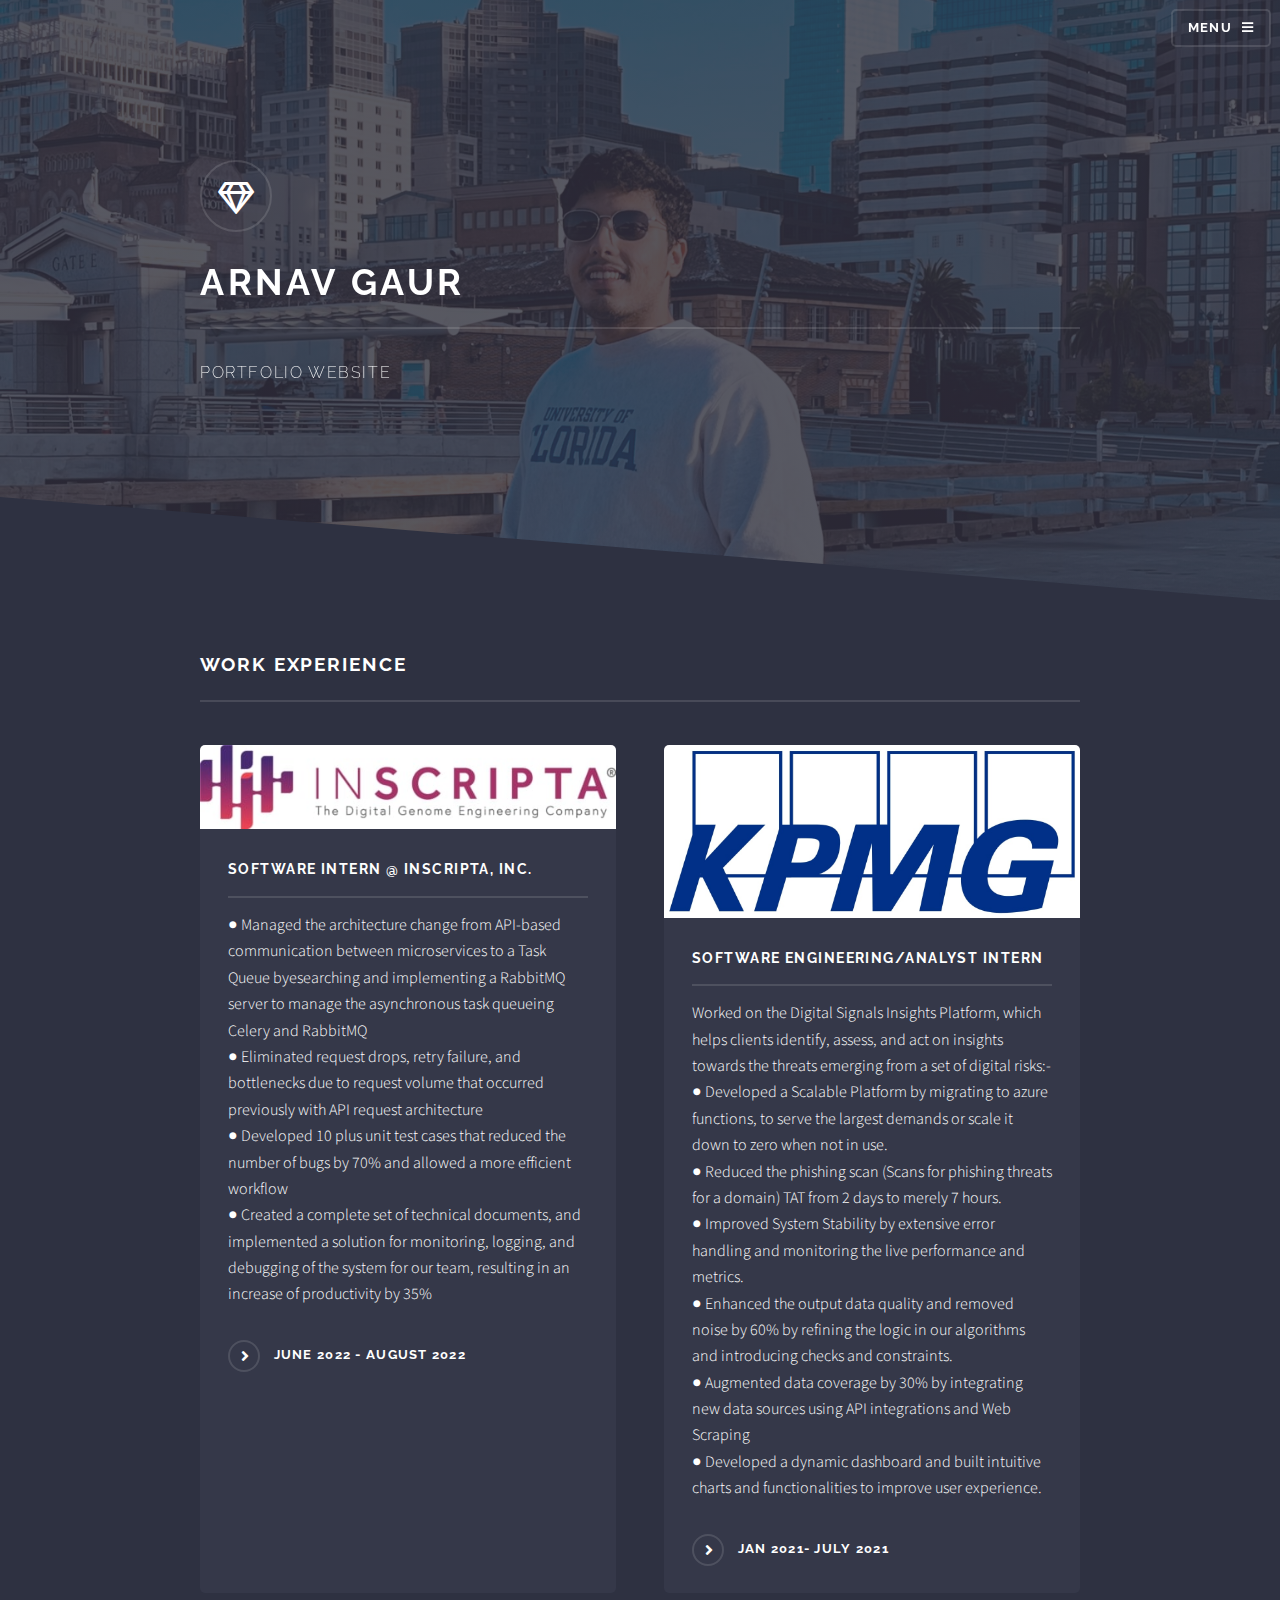
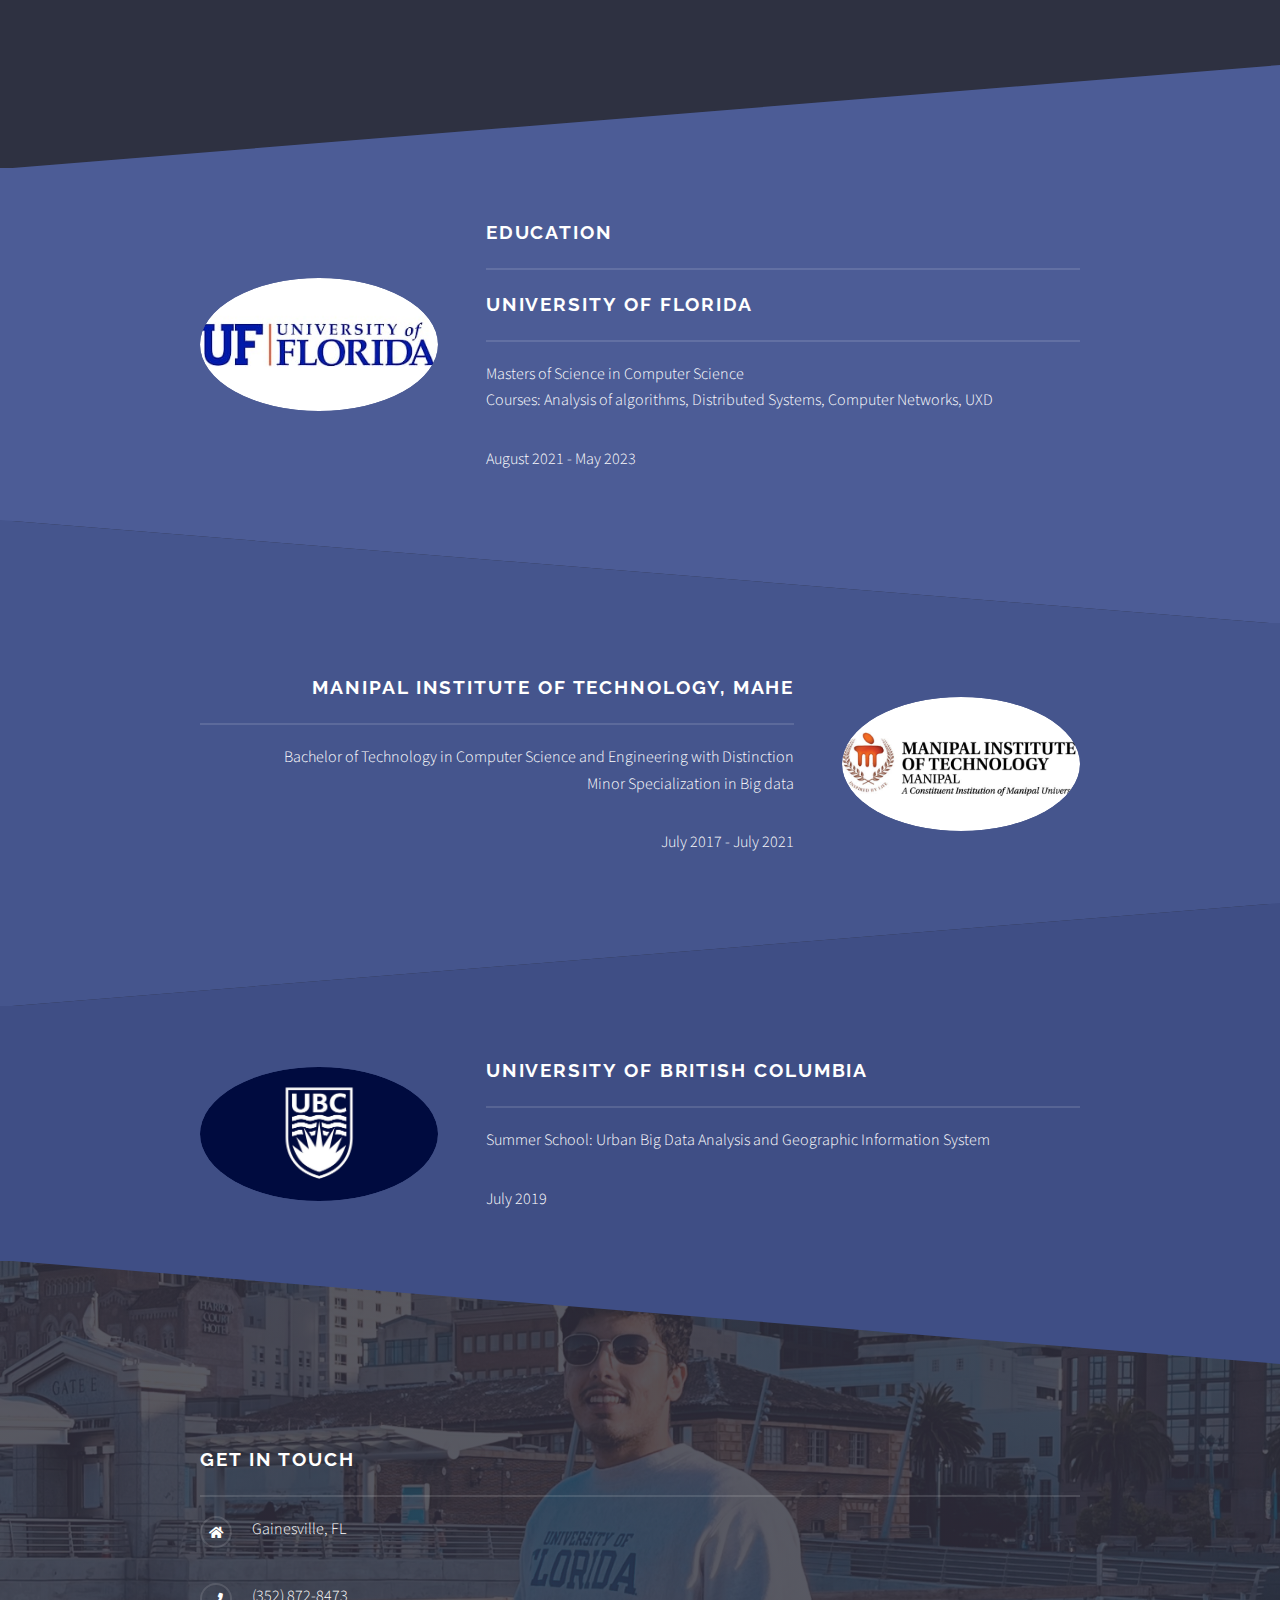
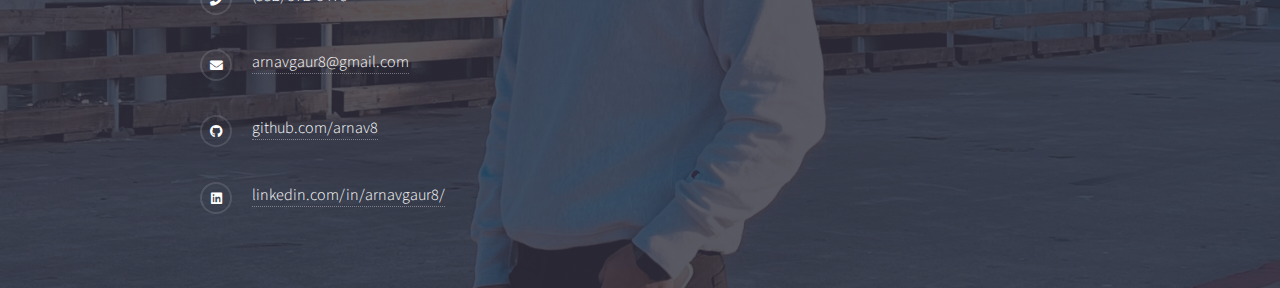
==== commit 406e6314: "Update index.html" ====
--- a/index.html
+++ b/index.html
@@ -141,9 +141,7 @@
 								<li class="icon brands fa-github"><a href="https://www.github.com/arnav8" target="_blank">github.com/arnav8</a></li>
 								<li class="icon brands fa-linkedin"><a href="https://www.linkedin.com/in/arnavgaur8/" target="_blank">linkedin.com/in/arnavgaur8/</a></li>
 							</ul>
-							<ul class="copyright">
-								<li>&copy; Untitled Inc. All rights reserved.</li><li>Design: <a href="http://html5up.net">HTML5 UP</a></li>
-							</ul>
+							
 						</div>
 					</section>
 
@@ -158,4 +156,4 @@
 			<script src="assets/js/main.js"></script>
 
 	</body>
-</html>+</html>
